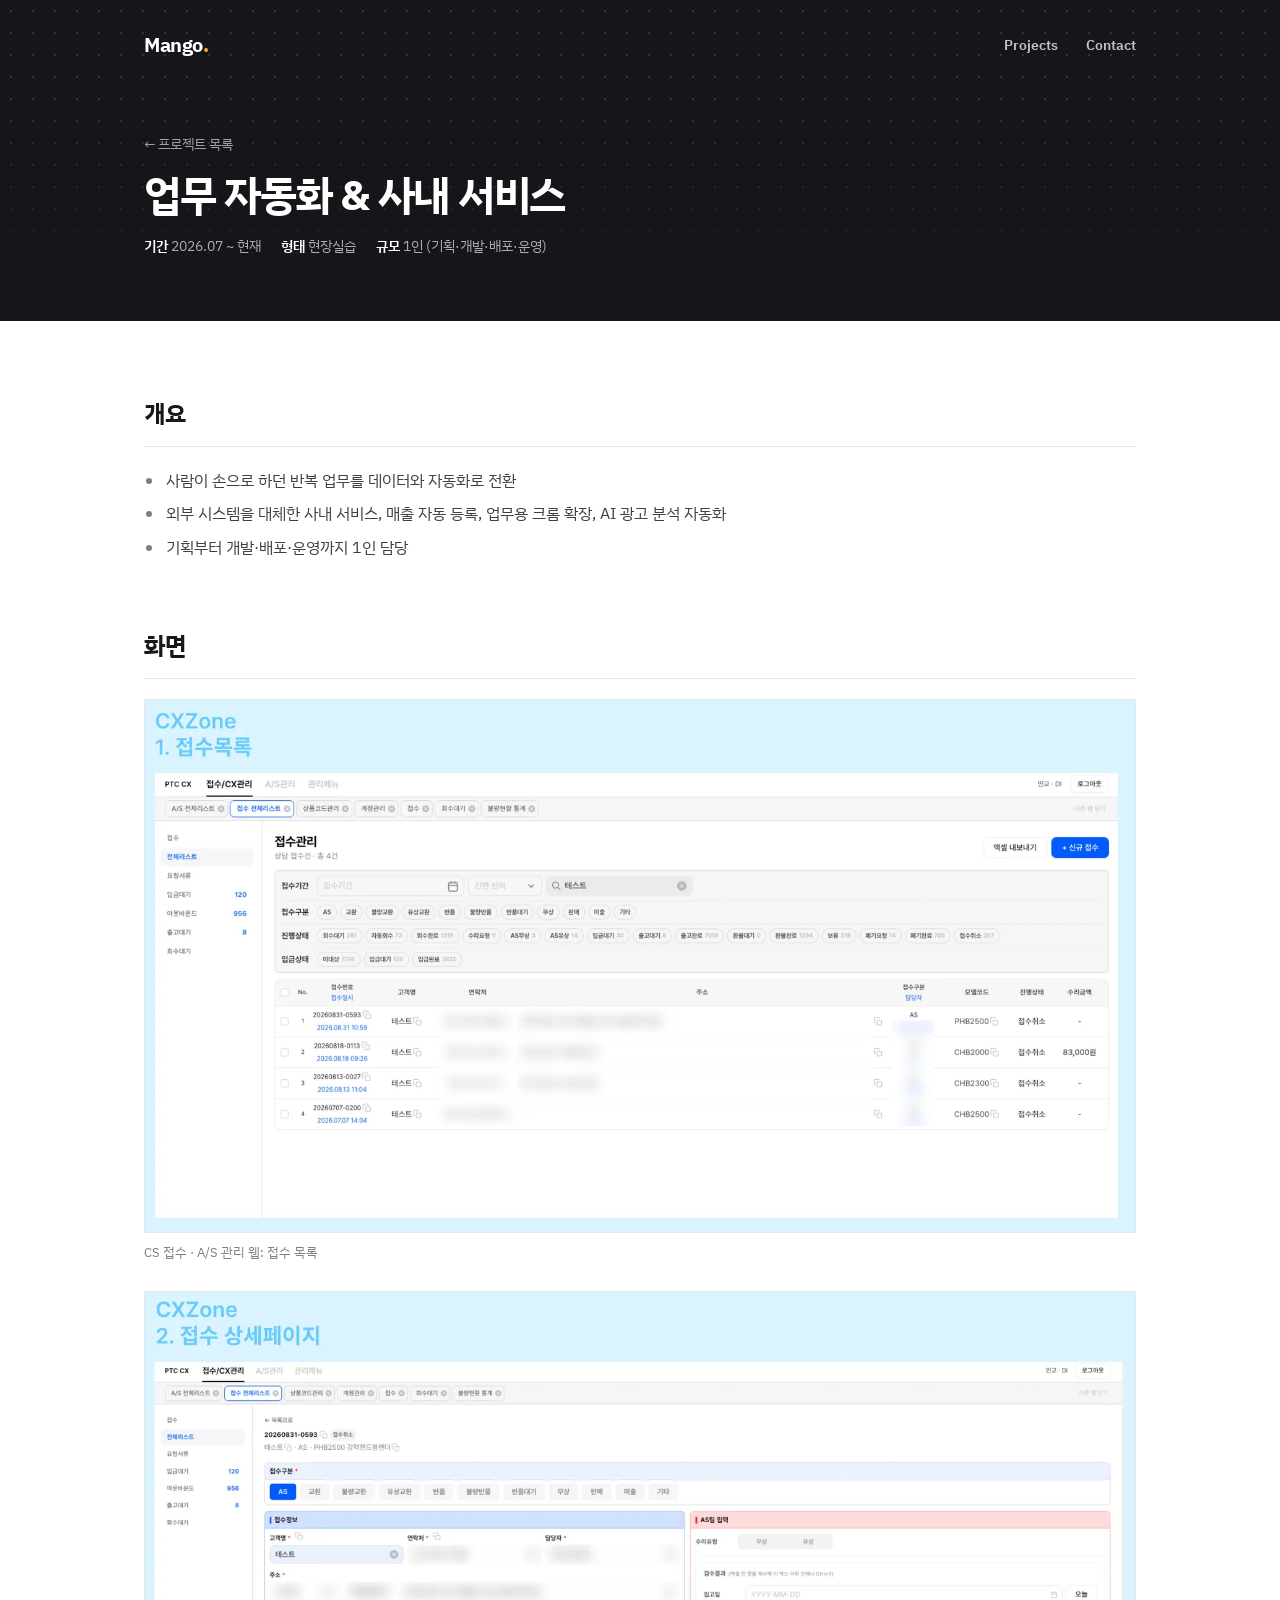
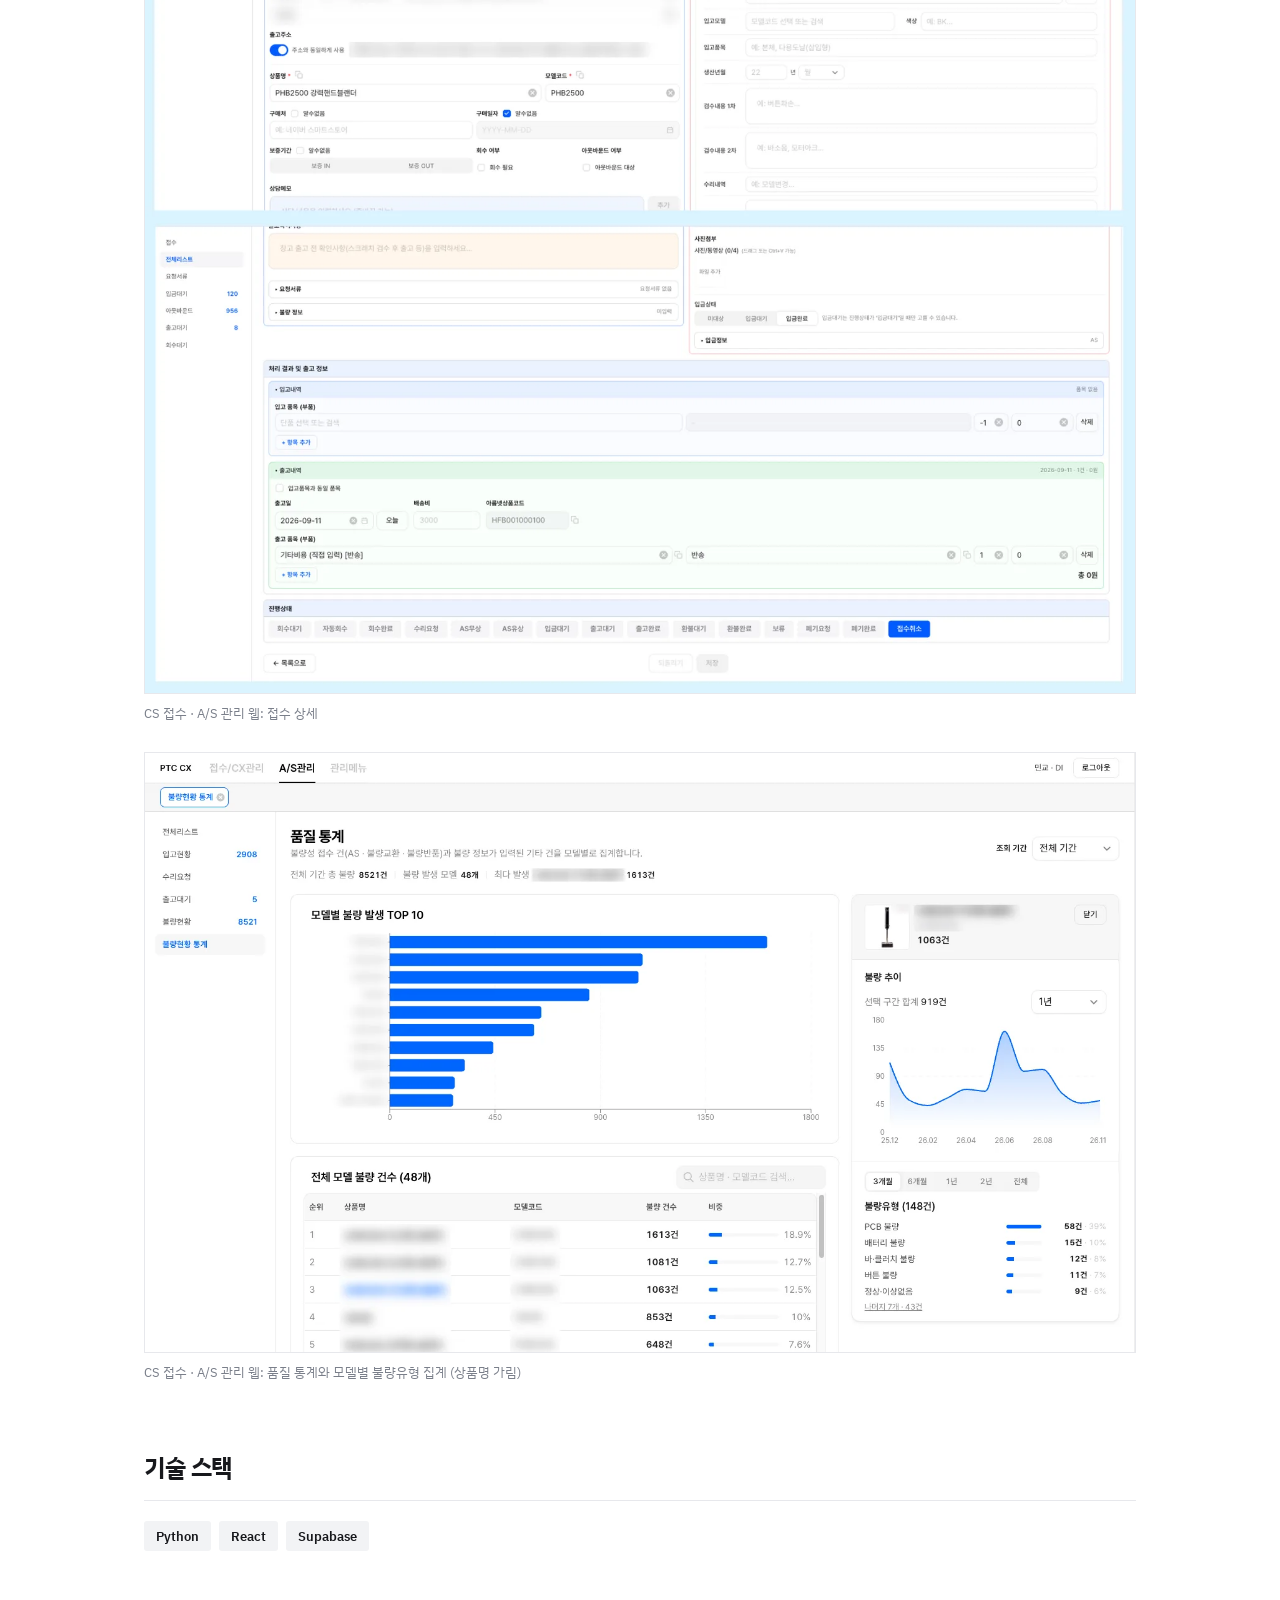
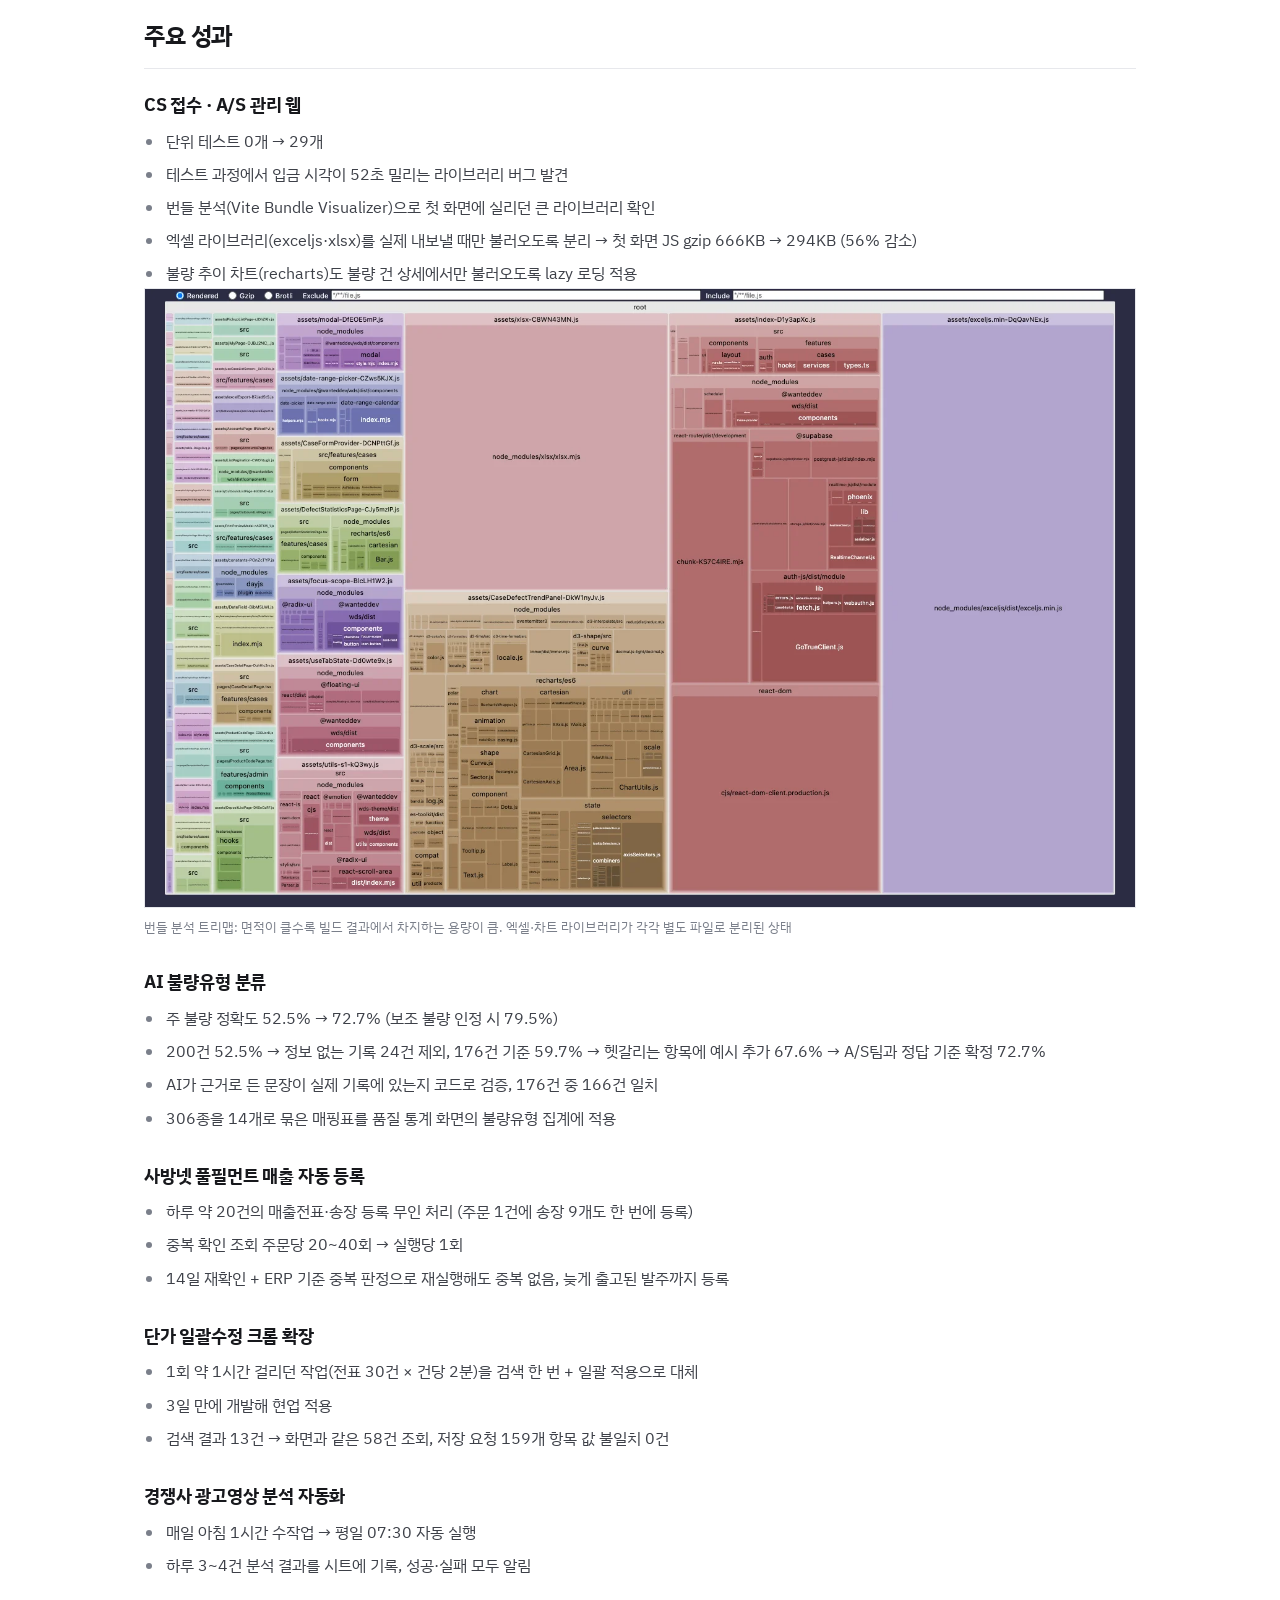
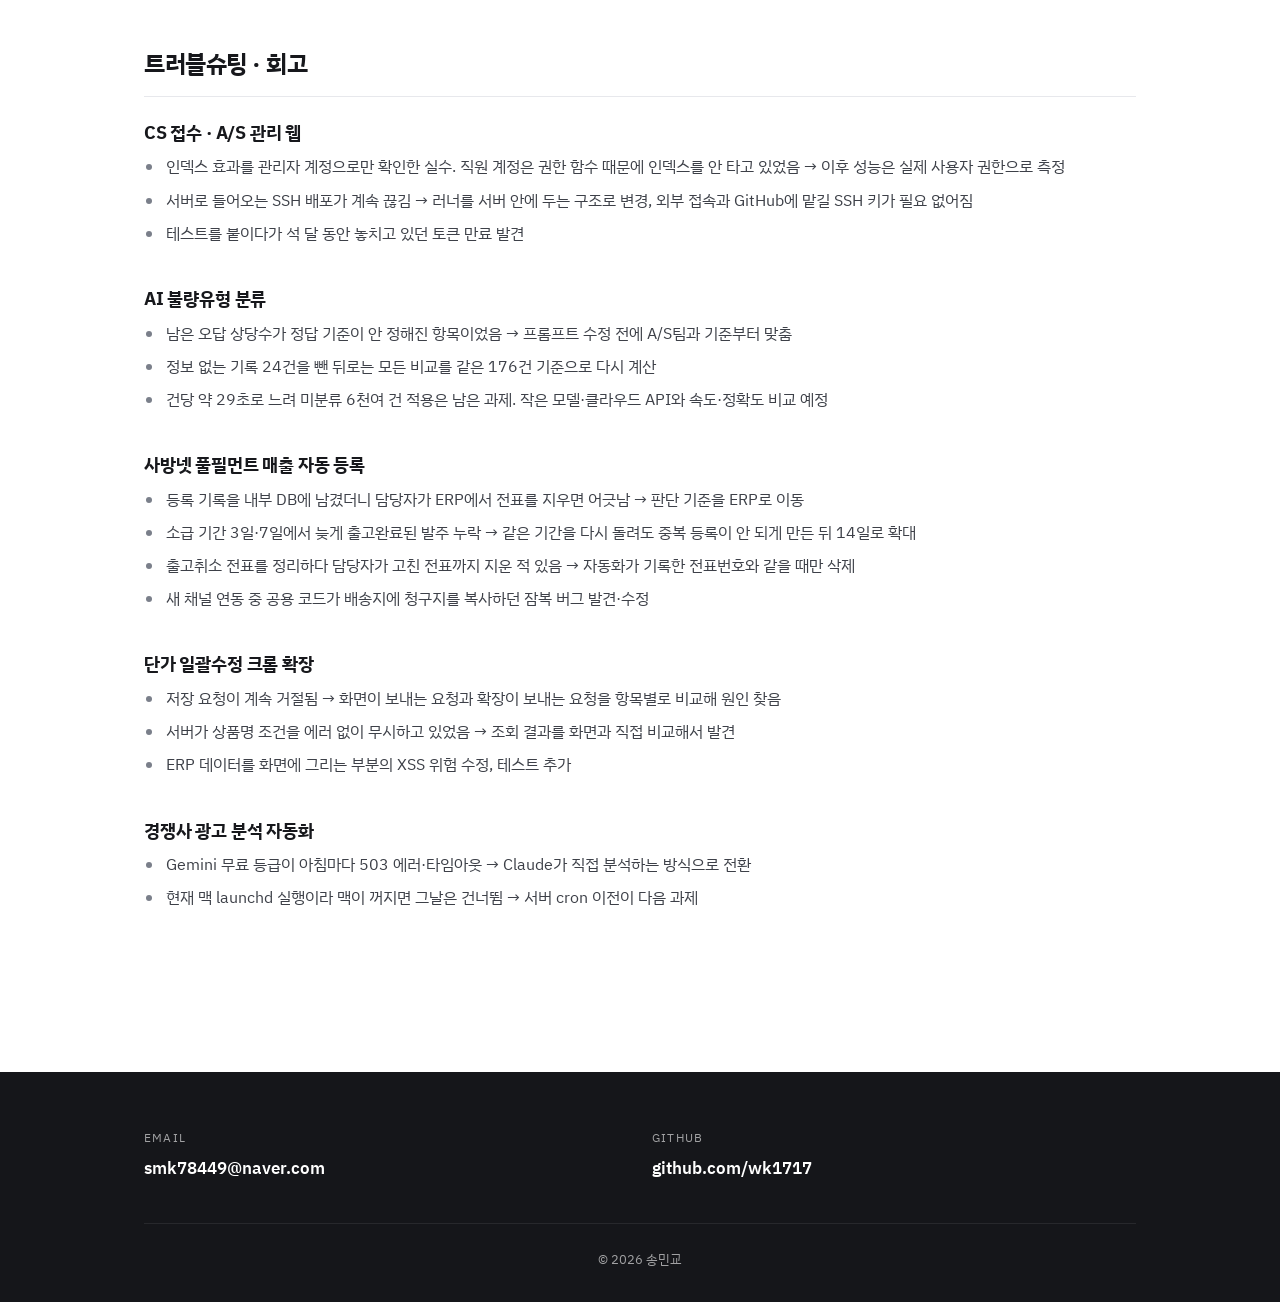
==== projects/ipp.html @ 088cd112 "포트폴리오 사이트 첫 버전" ====
<!doctype html>
<html lang="ko">
<head>
<meta charset="utf-8">
<meta name="viewport" content="width=device-width, initial-scale=1">
<title>업무 자동화 · 송민교</title>
<link rel="stylesheet" href="../style.css">
</head>
<body>
<header class="hero small">
  <div class="wrap">
    <nav class="nav">
      <a class="logo" href="../index.html">Mango<span>.</span></a>
      <ul><li><a href="../index.html#projects">Projects</a></li><li><a href="#contact">Contact</a></li></ul>
    </nav>
    <div class="hero-body">
      <a class="back" href="../index.html#projects">← 프로젝트 목록</a>
      <h1>업무 자동화 &amp; 사내 서비스</h1>
      <div class="meta"><span><b>기간</b> 2026.07 ~ 현재</span><span><b>형태</b> 현장실습</span><span><b>규모</b> 1인 (기획·개발·배포·운영)</span></div>
    </div>
  </div>
</header>

<main class="wrap">

  <section><h2>개요</h2><ul class="list"><li>사람이 손으로 하던 반복 업무를 데이터와 자동화로 전환</li><li>외부 시스템을 대체한 사내 서비스, 매출 자동 등록, 업무용 크롬 확장, AI 광고 분석 자동화</li><li>기획부터 개발·배포·운영까지 1인 담당</li></ul></section>
  <section><h2>화면</h2><div class="figs"><figure><img src="../images/cxzone-list.webp" alt="CS 접수 · A/S 관리 웹: 접수 목록" loading="lazy"><figcaption>CS 접수 · A/S 관리 웹: 접수 목록</figcaption></figure><figure><img src="../images/cxzone-detail.webp" alt="CS 접수 · A/S 관리 웹: 접수 상세" loading="lazy"><figcaption>CS 접수 · A/S 관리 웹: 접수 상세</figcaption></figure><figure><img src="../images/cxzone-statistics.webp" alt="CS 접수 · A/S 관리 웹: 품질 통계와 모델별 불량유형 집계 (상품명 가림)" loading="lazy"><figcaption>CS 접수 · A/S 관리 웹: 품질 통계와 모델별 불량유형 집계 (상품명 가림)</figcaption></figure></div></section>
  <section><h2>기술 스택</h2><div class="chips"><span class="chip">Python</span><span class="chip">React</span><span class="chip">Supabase</span></div></section>
  <section><h2>주요 성과</h2><div class="result"><h3>CS 접수 · A/S 관리 웹</h3><ul class="list"><li>단위 테스트 0개 → 29개</li><li>테스트 과정에서 입금 시각이 52초 밀리는 라이브러리 버그 발견</li><li>번들 분석(Vite Bundle Visualizer)으로 첫 화면에 실리던 큰 라이브러리 확인</li><li>엑셀 라이브러리(exceljs·xlsx)를 실제 내보낼 때만 불러오도록 분리 → 첫 화면 JS gzip 666KB → 294KB (56% 감소)</li><li>불량 추이 차트(recharts)도 불량 건 상세에서만 불러오도록 lazy 로딩 적용</li></ul><figure><img src="../images/cxzone-bundle.webp" alt="번들 분석 트리맵" loading="lazy"><figcaption>번들 분석 트리맵: 면적이 클수록 빌드 결과에서 차지하는 용량이 큼. 엑셀·차트 라이브러리가 각각 별도 파일로 분리된 상태</figcaption></figure></div><div class="result"><h3>AI 불량유형 분류</h3><ul class="list"><li>주 불량 정확도 52.5% → 72.7% (보조 불량 인정 시 79.5%)</li><li>200건 52.5% → 정보 없는 기록 24건 제외, 176건 기준 59.7% → 헷갈리는 항목에 예시 추가 67.6% → A/S팀과 정답 기준 확정 72.7%</li><li>AI가 근거로 든 문장이 실제 기록에 있는지 코드로 검증, 176건 중 166건 일치</li><li>306종을 14개로 묶은 매핑표를 품질 통계 화면의 불량유형 집계에 적용</li></ul></div><div class="result"><h3>사방넷 풀필먼트 매출 자동 등록</h3><ul class="list"><li>하루 약 20건의 매출전표·송장 등록 무인 처리 (주문 1건에 송장 9개도 한 번에 등록)</li><li>중복 확인 조회 주문당 20~40회 → 실행당 1회</li><li>14일 재확인 + ERP 기준 중복 판정으로 재실행해도 중복 없음, 늦게 출고된 발주까지 등록</li></ul></div><div class="result"><h3>단가 일괄수정 크롬 확장</h3><ul class="list"><li>1회 약 1시간 걸리던 작업(전표 30건 × 건당 2분)을 검색 한 번 + 일괄 적용으로 대체</li><li>3일 만에 개발해 현업 적용</li><li>검색 결과 13건 → 화면과 같은 58건 조회, 저장 요청 159개 항목 값 불일치 0건</li></ul></div><div class="result"><h3>경쟁사 광고영상 분석 자동화</h3><ul class="list"><li>매일 아침 1시간 수작업 → 평일 07:30 자동 실행</li><li>하루 3~4건 분석 결과를 시트에 기록, 성공·실패 모두 알림</li></ul></div></section>
  <section><h2>트러블슈팅 · 회고</h2><div class="retro"><h3>CS 접수 · A/S 관리 웹</h3><ul class="list"><li>인덱스 효과를 관리자 계정으로만 확인한 실수. 직원 계정은 권한 함수 때문에 인덱스를 안 타고 있었음 → 이후 성능은 실제 사용자 권한으로 측정</li><li>서버로 들어오는 SSH 배포가 계속 끊김 → 러너를 서버 안에 두는 구조로 변경, 외부 접속과 GitHub에 맡길 SSH 키가 필요 없어짐</li><li>테스트를 붙이다가 석 달 동안 놓치고 있던 토큰 만료 발견</li></ul></div><div class="retro"><h3>AI 불량유형 분류</h3><ul class="list"><li>남은 오답 상당수가 정답 기준이 안 정해진 항목이었음 → 프롬프트 수정 전에 A/S팀과 기준부터 맞춤</li><li>정보 없는 기록 24건을 뺀 뒤로는 모든 비교를 같은 176건 기준으로 다시 계산</li><li>건당 약 29초로 느려 미분류 6천여 건 적용은 남은 과제. 작은 모델·클라우드 API와 속도·정확도 비교 예정</li></ul></div><div class="retro"><h3>사방넷 풀필먼트 매출 자동 등록</h3><ul class="list"><li>등록 기록을 내부 DB에 남겼더니 담당자가 ERP에서 전표를 지우면 어긋남 → 판단 기준을 ERP로 이동</li><li>소급 기간 3일·7일에서 늦게 출고완료된 발주 누락 → 같은 기간을 다시 돌려도 중복 등록이 안 되게 만든 뒤 14일로 확대</li><li>출고취소 전표를 정리하다 담당자가 고친 전표까지 지운 적 있음 → 자동화가 기록한 전표번호와 같을 때만 삭제</li><li>새 채널 연동 중 공용 코드가 배송지에 청구지를 복사하던 잠복 버그 발견·수정</li></ul></div><div class="retro"><h3>단가 일괄수정 크롬 확장</h3><ul class="list"><li>저장 요청이 계속 거절됨 → 화면이 보내는 요청과 확장이 보내는 요청을 항목별로 비교해 원인 찾음</li><li>서버가 상품명 조건을 에러 없이 무시하고 있었음 → 조회 결과를 화면과 직접 비교해서 발견</li><li>ERP 데이터를 화면에 그리는 부분의 XSS 위험 수정, 테스트 추가</li></ul></div><div class="retro"><h3>경쟁사 광고 분석 자동화</h3><ul class="list"><li>Gemini 무료 등급이 아침마다 503 에러·타임아웃 → Claude가 직접 분석하는 방식으로 전환</li><li>현재 맥 launchd 실행이라 맥이 꺼지면 그날은 건너뜀 → 서버 cron 이전이 다음 과제</li></ul></div></section>
</main>

<footer id="contact">
  <div class="wrap">
    <div class="contact">
      <div><small>EMAIL</small><a href="mailto:smk78449@naver.com">smk78449@naver.com</a></div>
      <div><small>GITHUB</small><a href="https://github.com/wk1717" target="_blank" rel="noopener">github.com/wk1717</a></div>
    </div>
    <p class="copy">© 2026 송민교</p>
  </div>
</footer>
</body>
</html>
---- style.css ----
@import url("https://fonts.googleapis.com/css2?family=IBM+Plex+Sans+KR:wght@400;500;600;700&display=swap");

:root {
  --ink: #17181c;
  --text: #3d4048;
  --muted: #7a7f8a;
  --line: #e7e8ec;
  --chip: #f2f3f5;
  --bg: #ffffff;
  --dark: #15161a;
  --mango: #ffb020;
  --mango-soft: #fff4dc;
}

* { box-sizing: border-box; margin: 0; padding: 0; }
html { scroll-behavior: smooth; }
body {
  font-family: "IBM Plex Sans KR", sans-serif;
  color: var(--text);
  background: var(--bg);
  line-height: 1.7;
  -webkit-font-smoothing: antialiased;
}
a { color: inherit; text-decoration: none; }
.wrap { max-width: 1040px; margin: 0 auto; padding-inline: 24px; }

/* header + hero */
.hero {
  position: relative;
  background: var(--dark);
  color: #fff;
  overflow: hidden;
}
.hero::before {
  content: "";
  position: absolute; inset: 0;
  background-image: radial-gradient(rgba(255,255,255,.13) 1px, transparent 1px);
  background-size: 22px 22px;
  mask-image: linear-gradient(to bottom, #000 30%, transparent);
}
.nav {
  position: relative; z-index: 1;
  display: flex; align-items: center; justify-content: space-between;
  padding: 28px 0;
}
.logo { font-weight: 800; font-size: 20px; letter-spacing: -.02em; }
.logo span { color: var(--mango); }
.nav ul { display: flex; gap: 28px; list-style: none; font-size: 14px; font-weight: 600; }
.nav ul a { opacity: .75; transition: opacity .2s; }
.nav ul a:hover { opacity: 1; }
.hero-body { position: relative; z-index: 1; padding: 72px 0 96px; }
.hero-body .eyebrow { color: var(--mango); font-weight: 700; font-size: 14px; letter-spacing: .08em; }
.hero-body h1 { font-size: clamp(34px, 6vw, 56px); line-height: 1.2; letter-spacing: -.03em; margin: 12px 0 20px; color: #fff; }
.hero-body p { max-width: 620px; color: rgba(255,255,255,.72); font-size: 17px; }
.hero.small .hero-body { padding: 40px 0 64px; }
.hero.small h1 { font-size: clamp(28px, 4.5vw, 42px); margin-bottom: 14px; }
.back { font-size: 14px; color: rgba(255,255,255,.6); }
.back:hover { color: var(--mango); }

/* sections */
main { padding: 72px 0 96px; }
section { margin-bottom: 64px; }
h2 {
  font-size: 24px; color: var(--ink); letter-spacing: -.02em;
  padding-bottom: 12px; margin-bottom: 20px;
  border-bottom: 1px solid var(--line);
}
h3 { font-size: 18px; color: var(--ink); margin-bottom: 6px; letter-spacing: -.01em; }
p + p { margin-top: 10px; }
ul.list { padding-left: 20px; }
ul.list li { padding-left: 2px; }
ul.list li::marker { color: var(--muted); }
ul.list li + li { margin-top: 6px; }
.result h3 { margin-bottom: 8px; }
.retro p b + * { margin-top: 0; }
.retro p { margin: 14px 0 4px; }

.chips { display: flex; flex-wrap: wrap; gap: 8px; }
.chip { background: var(--chip); color: var(--ink); font-size: 13px; font-weight: 600; padding: 4px 12px; border-radius: 3px; }

.meta { display: flex; flex-wrap: wrap; gap: 8px 20px; font-size: 14px; color: rgba(255,255,255,.65); }
.meta b { color: #fff; font-weight: 600; }

/* skills grid */
.skills { display: grid; grid-template-columns: repeat(auto-fit, minmax(200px, 1fr)); gap: 24px; }
.skills h4 { font-size: 12px; letter-spacing: .1em; color: var(--muted); margin-bottom: 10px; }

/* project list */
.plist { list-style: none; margin-top: -20px; }
.plist a {
  display: grid; grid-template-columns: 110px 1fr auto; gap: 24px; align-items: baseline;
  padding: 22px 4px; border-bottom: 1px solid var(--line);
}
.plist .when { font-size: 14px; color: var(--muted); font-variant-numeric: tabular-nums; }
.plist b { display: block; font-size: 19px; color: var(--ink); letter-spacing: -.01em; }
.plist small { font-size: 14px; color: var(--muted); }
.plist .stack { font-size: 13px; color: var(--muted); }
.plist a:hover b { text-decoration: underline; text-decoration-color: var(--mango); text-decoration-thickness: 2px; text-underline-offset: 4px; }

/* results */
.result + .result { margin-top: 28px; }
.result p { margin-bottom: 10px; }

/* retro */
.retro + .retro { margin-top: 36px; }
.retro p b { display: block; font-size: 13px; color: var(--muted); font-weight: 600; margin-bottom: 2px; }
.retro p + p { margin-top: 14px; }

.awards li { list-style: none; display: flex; gap: 16px; padding: 10px 0; border-bottom: 1px dashed var(--line); }
.awards b { color: var(--mango); min-width: 44px; }

/* footer */
footer { background: var(--dark); color: rgba(255,255,255,.6); padding: 56px 0 32px; }
.contact { display: grid; grid-template-columns: repeat(auto-fit, minmax(220px, 1fr)); gap: 24px; margin-bottom: 40px; }
.contact small { display: block; font-size: 12px; letter-spacing: .1em; margin-bottom: 6px; }
.contact a, .contact span { color: #fff; font-size: 17px; font-weight: 600; word-break: break-all; }
.contact a:hover { color: var(--mango); }
.copy { font-size: 13px; text-align: center; border-top: 1px solid rgba(255,255,255,.08); padding-top: 24px; }

@media (max-width: 640px) {
  .wrap { padding-inline: 16px; }
  .nav ul { gap: 16px; font-size: 13px; }
  .nav ul li.opt { display: none; }
  .hero-body { padding: 40px 0 64px; }
  main { padding: 48px 0 64px; }
  .plist a { grid-template-columns: 1fr; gap: 4px; }
  .plist .when { order: -1; }
}

code { font-family: ui-monospace, Menlo, monospace; font-size: .88em; background: var(--chip); padding: 1px 6px; border-radius: 4px; }

.figs { display: grid; gap: 28px; }
figure img { display: block; width: 100%; height: auto; border: 1px solid var(--line); }
figure.narrow img { max-width: 520px; }
figcaption { font-size: 13px; color: var(--muted); margin-top: 8px; }
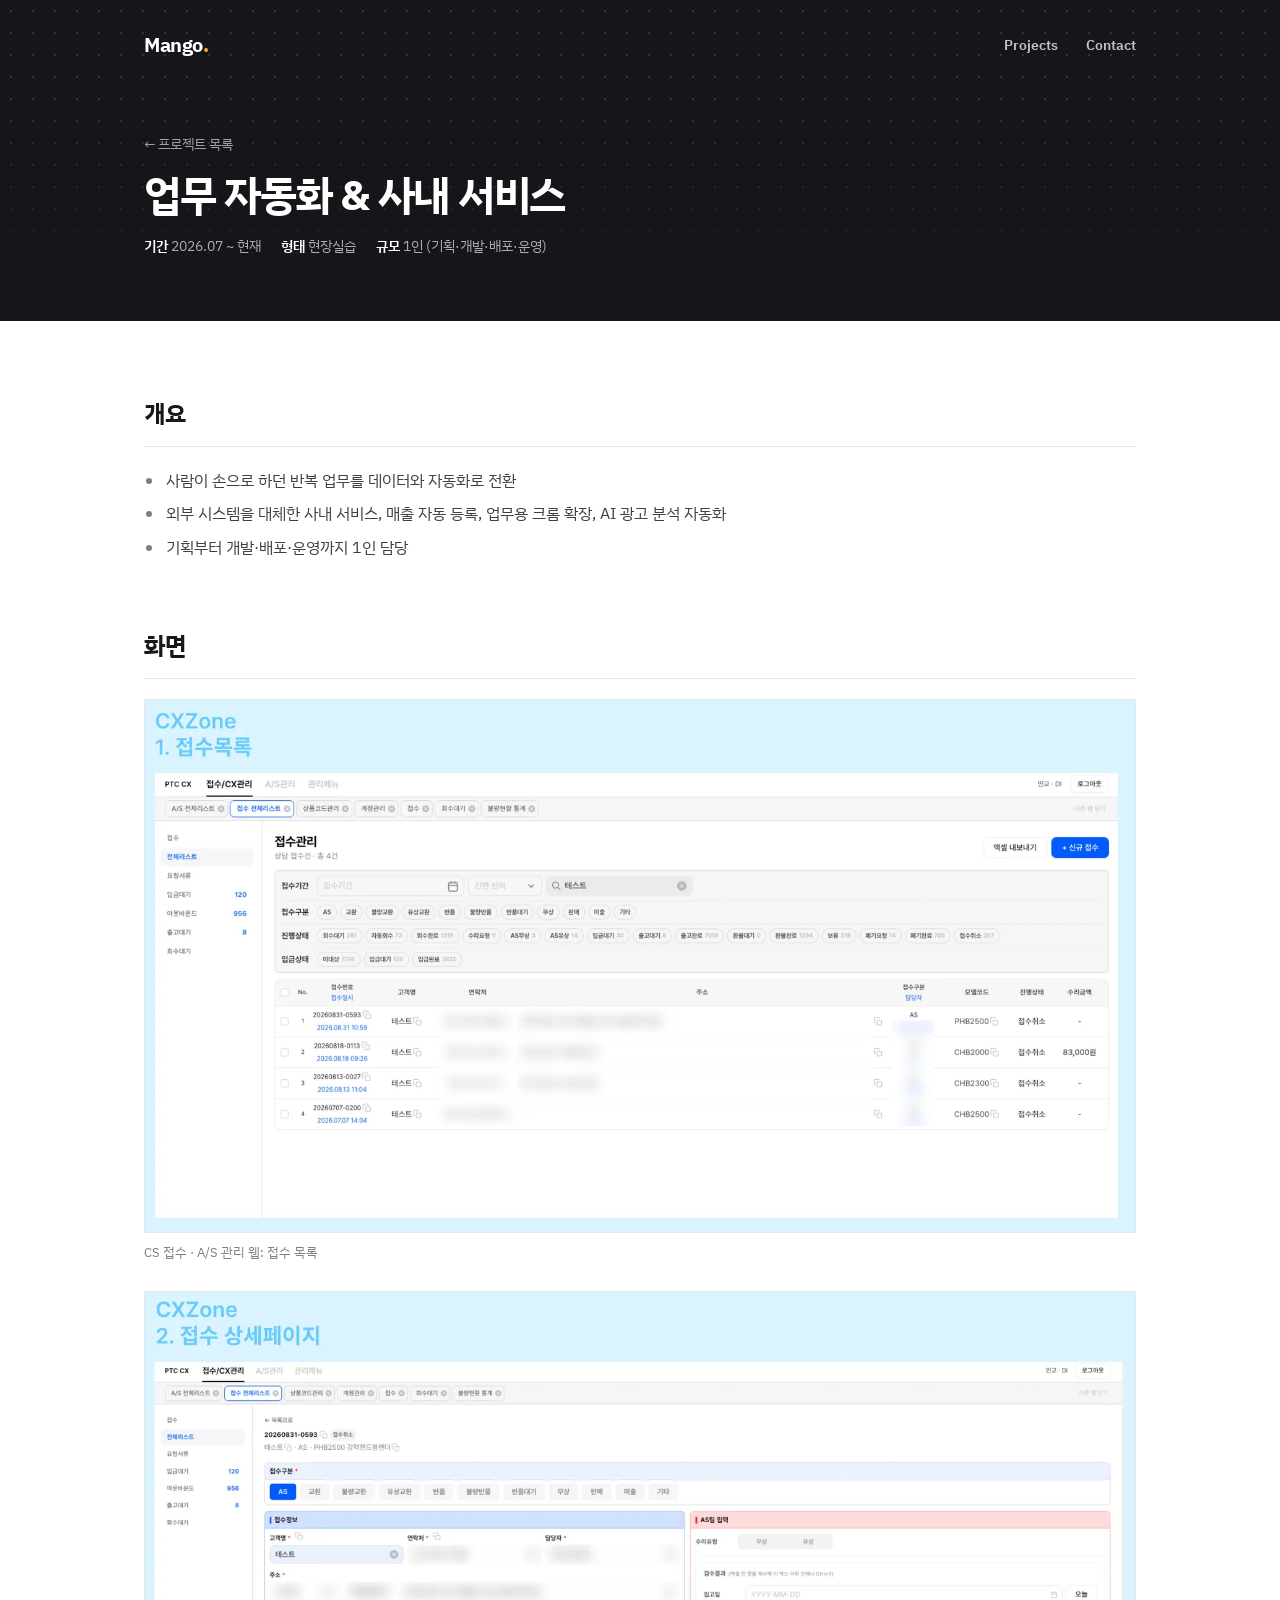
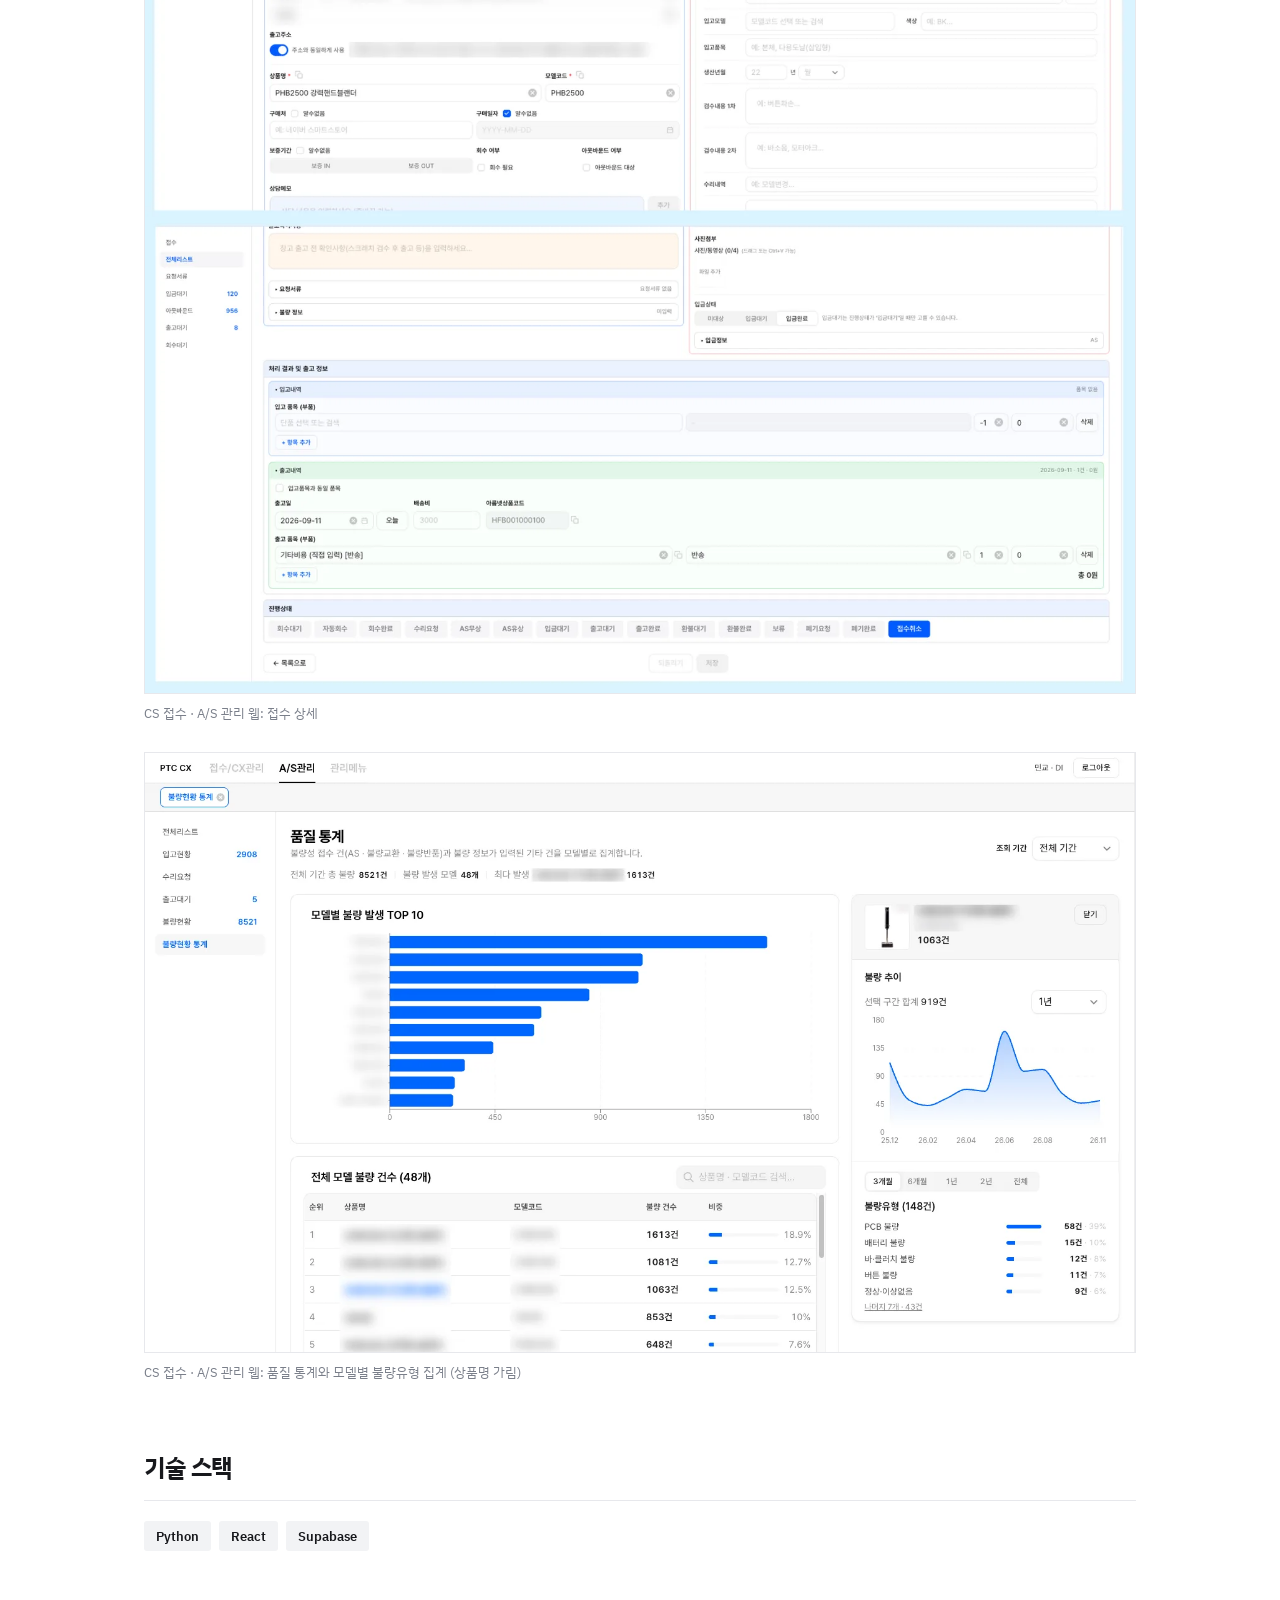
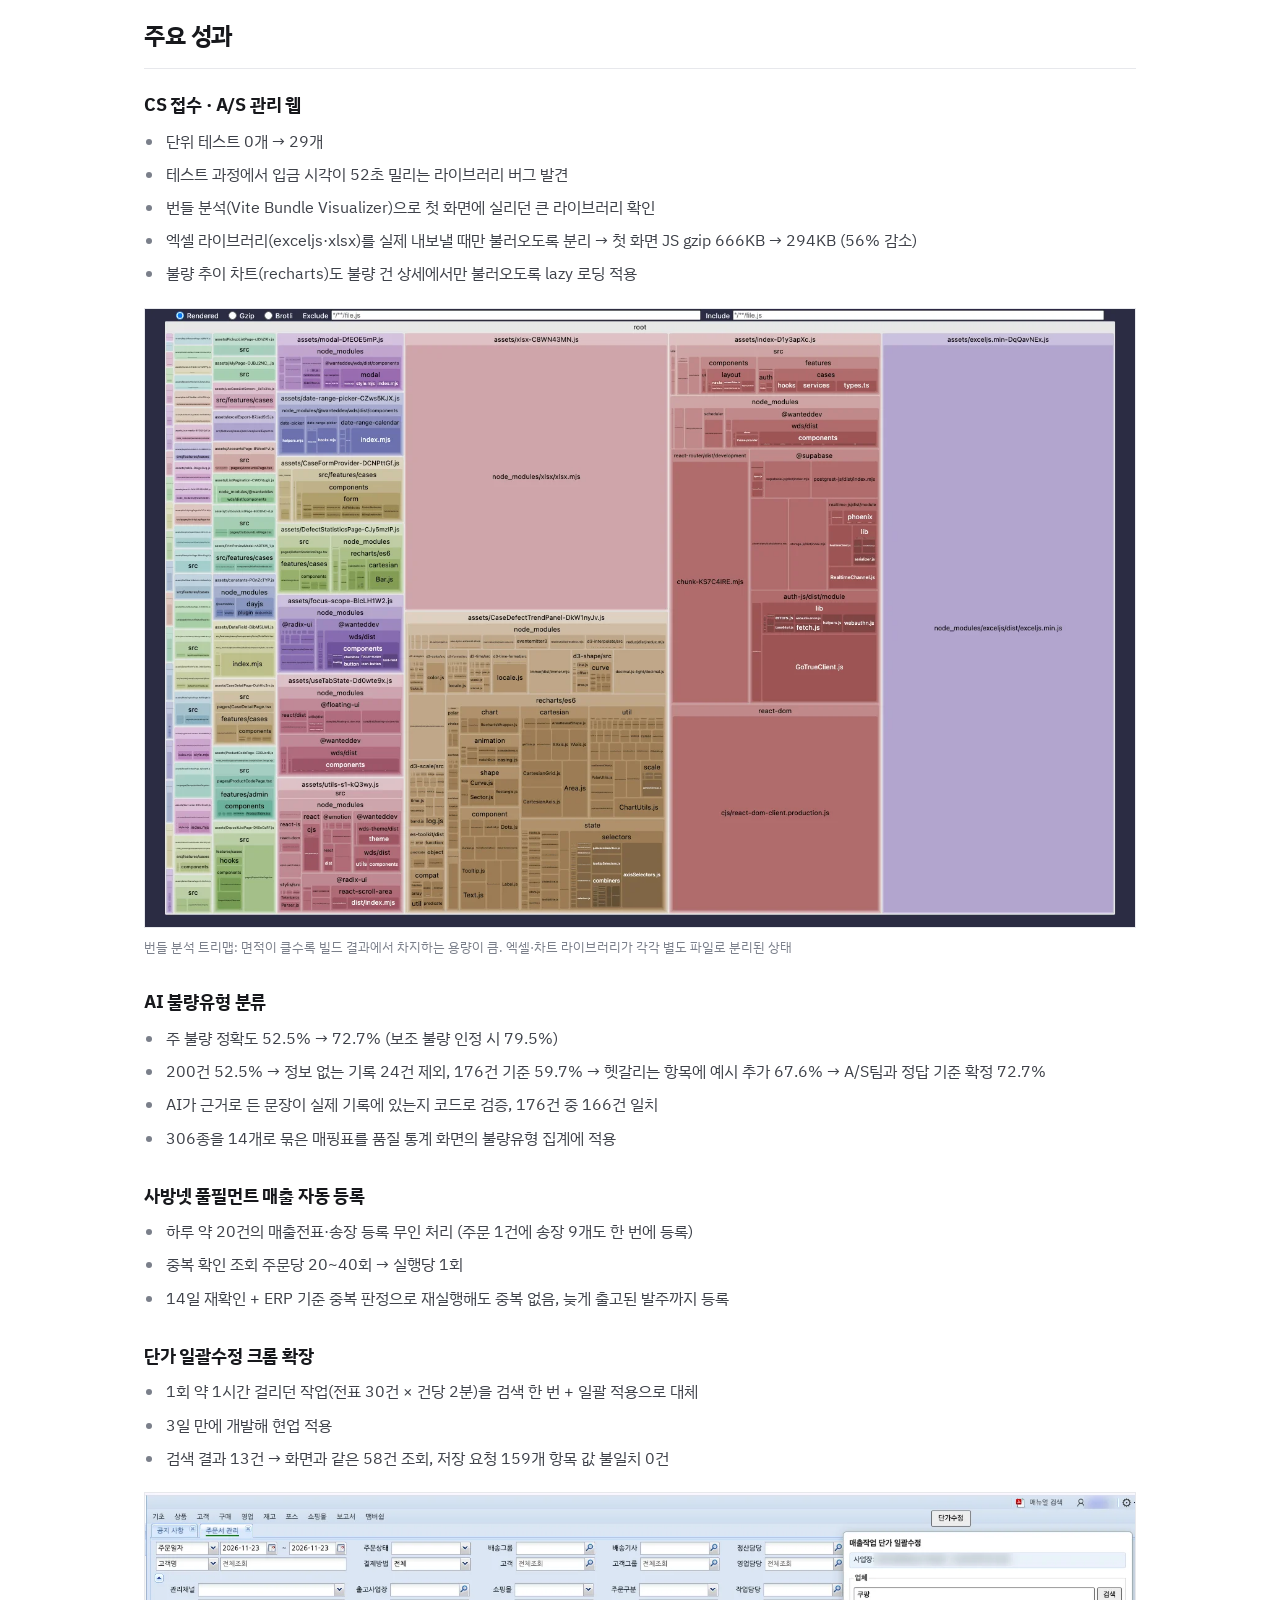
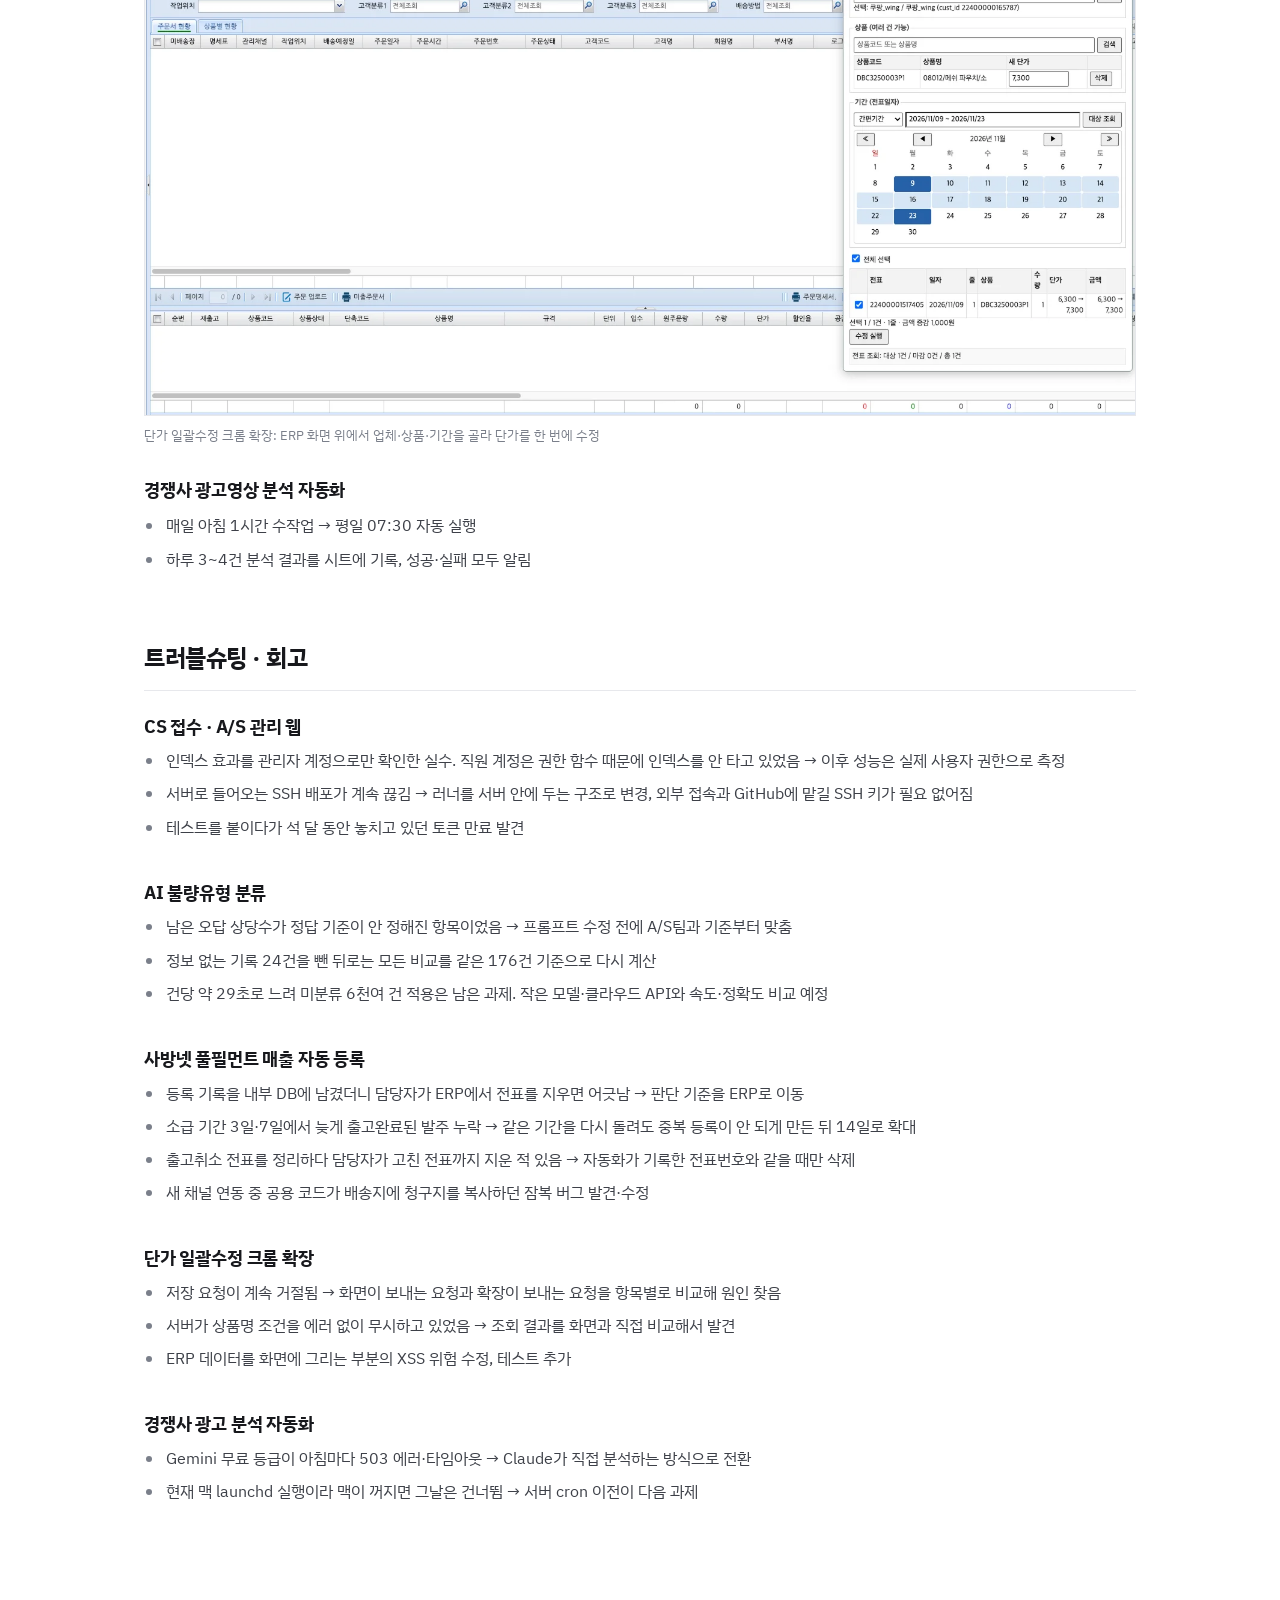
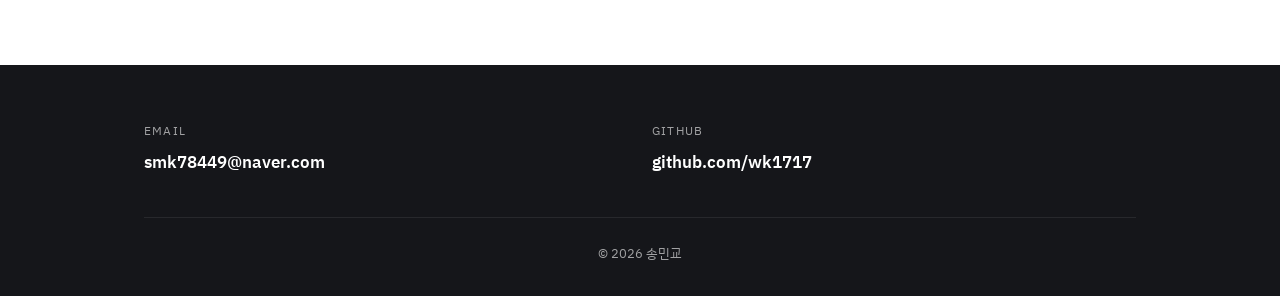
==== commit b126e639: "feat: IPP 단가 일괄수정 크롬 확장 화면 추가" ====
--- a/projects/ipp.html
+++ b/projects/ipp.html
@@ -26,7 +26,7 @@
   <section><h2>개요</h2><ul class="list"><li>사람이 손으로 하던 반복 업무를 데이터와 자동화로 전환</li><li>외부 시스템을 대체한 사내 서비스, 매출 자동 등록, 업무용 크롬 확장, AI 광고 분석 자동화</li><li>기획부터 개발·배포·운영까지 1인 담당</li></ul></section>
   <section><h2>화면</h2><div class="figs"><figure><img src="../images/cxzone-list.webp" alt="CS 접수 · A/S 관리 웹: 접수 목록" loading="lazy"><figcaption>CS 접수 · A/S 관리 웹: 접수 목록</figcaption></figure><figure><img src="../images/cxzone-detail.webp" alt="CS 접수 · A/S 관리 웹: 접수 상세" loading="lazy"><figcaption>CS 접수 · A/S 관리 웹: 접수 상세</figcaption></figure><figure><img src="../images/cxzone-statistics.webp" alt="CS 접수 · A/S 관리 웹: 품질 통계와 모델별 불량유형 집계 (상품명 가림)" loading="lazy"><figcaption>CS 접수 · A/S 관리 웹: 품질 통계와 모델별 불량유형 집계 (상품명 가림)</figcaption></figure></div></section>
   <section><h2>기술 스택</h2><div class="chips"><span class="chip">Python</span><span class="chip">React</span><span class="chip">Supabase</span></div></section>
-  <section><h2>주요 성과</h2><div class="result"><h3>CS 접수 · A/S 관리 웹</h3><ul class="list"><li>단위 테스트 0개 → 29개</li><li>테스트 과정에서 입금 시각이 52초 밀리는 라이브러리 버그 발견</li><li>번들 분석(Vite Bundle Visualizer)으로 첫 화면에 실리던 큰 라이브러리 확인</li><li>엑셀 라이브러리(exceljs·xlsx)를 실제 내보낼 때만 불러오도록 분리 → 첫 화면 JS gzip 666KB → 294KB (56% 감소)</li><li>불량 추이 차트(recharts)도 불량 건 상세에서만 불러오도록 lazy 로딩 적용</li></ul><figure><img src="../images/cxzone-bundle.webp" alt="번들 분석 트리맵" loading="lazy"><figcaption>번들 분석 트리맵: 면적이 클수록 빌드 결과에서 차지하는 용량이 큼. 엑셀·차트 라이브러리가 각각 별도 파일로 분리된 상태</figcaption></figure></div><div class="result"><h3>AI 불량유형 분류</h3><ul class="list"><li>주 불량 정확도 52.5% → 72.7% (보조 불량 인정 시 79.5%)</li><li>200건 52.5% → 정보 없는 기록 24건 제외, 176건 기준 59.7% → 헷갈리는 항목에 예시 추가 67.6% → A/S팀과 정답 기준 확정 72.7%</li><li>AI가 근거로 든 문장이 실제 기록에 있는지 코드로 검증, 176건 중 166건 일치</li><li>306종을 14개로 묶은 매핑표를 품질 통계 화면의 불량유형 집계에 적용</li></ul></div><div class="result"><h3>사방넷 풀필먼트 매출 자동 등록</h3><ul class="list"><li>하루 약 20건의 매출전표·송장 등록 무인 처리 (주문 1건에 송장 9개도 한 번에 등록)</li><li>중복 확인 조회 주문당 20~40회 → 실행당 1회</li><li>14일 재확인 + ERP 기준 중복 판정으로 재실행해도 중복 없음, 늦게 출고된 발주까지 등록</li></ul></div><div class="result"><h3>단가 일괄수정 크롬 확장</h3><ul class="list"><li>1회 약 1시간 걸리던 작업(전표 30건 × 건당 2분)을 검색 한 번 + 일괄 적용으로 대체</li><li>3일 만에 개발해 현업 적용</li><li>검색 결과 13건 → 화면과 같은 58건 조회, 저장 요청 159개 항목 값 불일치 0건</li></ul></div><div class="result"><h3>경쟁사 광고영상 분석 자동화</h3><ul class="list"><li>매일 아침 1시간 수작업 → 평일 07:30 자동 실행</li><li>하루 3~4건 분석 결과를 시트에 기록, 성공·실패 모두 알림</li></ul></div></section>
+  <section><h2>주요 성과</h2><div class="result"><h3>CS 접수 · A/S 관리 웹</h3><ul class="list"><li>단위 테스트 0개 → 29개</li><li>테스트 과정에서 입금 시각이 52초 밀리는 라이브러리 버그 발견</li><li>번들 분석(Vite Bundle Visualizer)으로 첫 화면에 실리던 큰 라이브러리 확인</li><li>엑셀 라이브러리(exceljs·xlsx)를 실제 내보낼 때만 불러오도록 분리 → 첫 화면 JS gzip 666KB → 294KB (56% 감소)</li><li>불량 추이 차트(recharts)도 불량 건 상세에서만 불러오도록 lazy 로딩 적용</li></ul><figure><img src="../images/cxzone-bundle.webp" alt="번들 분석 트리맵" loading="lazy"><figcaption>번들 분석 트리맵: 면적이 클수록 빌드 결과에서 차지하는 용량이 큼. 엑셀·차트 라이브러리가 각각 별도 파일로 분리된 상태</figcaption></figure></div><div class="result"><h3>AI 불량유형 분류</h3><ul class="list"><li>주 불량 정확도 52.5% → 72.7% (보조 불량 인정 시 79.5%)</li><li>200건 52.5% → 정보 없는 기록 24건 제외, 176건 기준 59.7% → 헷갈리는 항목에 예시 추가 67.6% → A/S팀과 정답 기준 확정 72.7%</li><li>AI가 근거로 든 문장이 실제 기록에 있는지 코드로 검증, 176건 중 166건 일치</li><li>306종을 14개로 묶은 매핑표를 품질 통계 화면의 불량유형 집계에 적용</li></ul></div><div class="result"><h3>사방넷 풀필먼트 매출 자동 등록</h3><ul class="list"><li>하루 약 20건의 매출전표·송장 등록 무인 처리 (주문 1건에 송장 9개도 한 번에 등록)</li><li>중복 확인 조회 주문당 20~40회 → 실행당 1회</li><li>14일 재확인 + ERP 기준 중복 판정으로 재실행해도 중복 없음, 늦게 출고된 발주까지 등록</li></ul></div><div class="result"><h3>단가 일괄수정 크롬 확장</h3><ul class="list"><li>1회 약 1시간 걸리던 작업(전표 30건 × 건당 2분)을 검색 한 번 + 일괄 적용으로 대체</li><li>3일 만에 개발해 현업 적용</li><li>검색 결과 13건 → 화면과 같은 58건 조회, 저장 요청 159개 항목 값 불일치 0건</li></ul><figure><img src="../images/chrome-ext.webp" alt="단가 일괄수정 크롬 확장" loading="lazy"><figcaption>단가 일괄수정 크롬 확장: ERP 화면 위에서 업체·상품·기간을 골라 단가를 한 번에 수정</figcaption></figure></div><div class="result"><h3>경쟁사 광고영상 분석 자동화</h3><ul class="list"><li>매일 아침 1시간 수작업 → 평일 07:30 자동 실행</li><li>하루 3~4건 분석 결과를 시트에 기록, 성공·실패 모두 알림</li></ul></div></section>
   <section><h2>트러블슈팅 · 회고</h2><div class="retro"><h3>CS 접수 · A/S 관리 웹</h3><ul class="list"><li>인덱스 효과를 관리자 계정으로만 확인한 실수. 직원 계정은 권한 함수 때문에 인덱스를 안 타고 있었음 → 이후 성능은 실제 사용자 권한으로 측정</li><li>서버로 들어오는 SSH 배포가 계속 끊김 → 러너를 서버 안에 두는 구조로 변경, 외부 접속과 GitHub에 맡길 SSH 키가 필요 없어짐</li><li>테스트를 붙이다가 석 달 동안 놓치고 있던 토큰 만료 발견</li></ul></div><div class="retro"><h3>AI 불량유형 분류</h3><ul class="list"><li>남은 오답 상당수가 정답 기준이 안 정해진 항목이었음 → 프롬프트 수정 전에 A/S팀과 기준부터 맞춤</li><li>정보 없는 기록 24건을 뺀 뒤로는 모든 비교를 같은 176건 기준으로 다시 계산</li><li>건당 약 29초로 느려 미분류 6천여 건 적용은 남은 과제. 작은 모델·클라우드 API와 속도·정확도 비교 예정</li></ul></div><div class="retro"><h3>사방넷 풀필먼트 매출 자동 등록</h3><ul class="list"><li>등록 기록을 내부 DB에 남겼더니 담당자가 ERP에서 전표를 지우면 어긋남 → 판단 기준을 ERP로 이동</li><li>소급 기간 3일·7일에서 늦게 출고완료된 발주 누락 → 같은 기간을 다시 돌려도 중복 등록이 안 되게 만든 뒤 14일로 확대</li><li>출고취소 전표를 정리하다 담당자가 고친 전표까지 지운 적 있음 → 자동화가 기록한 전표번호와 같을 때만 삭제</li><li>새 채널 연동 중 공용 코드가 배송지에 청구지를 복사하던 잠복 버그 발견·수정</li></ul></div><div class="retro"><h3>단가 일괄수정 크롬 확장</h3><ul class="list"><li>저장 요청이 계속 거절됨 → 화면이 보내는 요청과 확장이 보내는 요청을 항목별로 비교해 원인 찾음</li><li>서버가 상품명 조건을 에러 없이 무시하고 있었음 → 조회 결과를 화면과 직접 비교해서 발견</li><li>ERP 데이터를 화면에 그리는 부분의 XSS 위험 수정, 테스트 추가</li></ul></div><div class="retro"><h3>경쟁사 광고 분석 자동화</h3><ul class="list"><li>Gemini 무료 등급이 아침마다 503 에러·타임아웃 → Claude가 직접 분석하는 방식으로 전환</li><li>현재 맥 launchd 실행이라 맥이 꺼지면 그날은 건너뜀 → 서버 cron 이전이 다음 과제</li></ul></div></section>
 </main>
 
@@ -39,5 +39,6 @@
     <p class="copy">© 2026 송민교</p>
   </div>
 </footer>
+<script src="../lightbox.js"></script>
 </body>
 </html>
--- a/style.css
+++ b/style.css
@@ -51,7 +51,7 @@
 .hero-body { position: relative; z-index: 1; padding: 72px 0 96px; }
 .hero-body .eyebrow { color: var(--mango); font-weight: 700; font-size: 14px; letter-spacing: .08em; }
 .hero-body h1 { font-size: clamp(34px, 6vw, 56px); line-height: 1.2; letter-spacing: -.03em; margin: 12px 0 20px; color: #fff; }
-.hero-body p { max-width: 620px; color: rgba(255,255,255,.72); font-size: 17px; }
+.hero-body p { max-width: none; color: rgba(255,255,255,.72); font-size: 17px; }
 .hero.small .hero-body { padding: 40px 0 64px; }
 .hero.small h1 { font-size: clamp(28px, 4.5vw, 42px); margin-bottom: 14px; }
 .back { font-size: 14px; color: rgba(255,255,255,.6); }
@@ -95,7 +95,7 @@
 .plist b { display: block; font-size: 19px; color: var(--ink); letter-spacing: -.01em; }
 .plist small { font-size: 14px; color: var(--muted); }
 .plist .stack { font-size: 13px; color: var(--muted); }
-.plist a:hover b { text-decoration: underline; text-decoration-color: var(--mango); text-decoration-thickness: 2px; text-underline-offset: 4px; }
+
 
 /* results */
 .result + .result { margin-top: 28px; }
@@ -133,3 +133,24 @@
 figure img { display: block; width: 100%; height: auto; border: 1px solid var(--line); }
 figure.narrow img { max-width: 520px; }
 figcaption { font-size: 13px; color: var(--muted); margin-top: 8px; }
+
+.alink::after { content: " →"; color: var(--muted); }
+.alink, .plist b { position: relative; z-index: 0; width: fit-content; }
+.alink::before, .plist b::before {
+  content: ""; position: absolute; inset: -8px -24px; z-index: -1;
+  background: radial-gradient(ellipse at center, rgba(255,176,32,.55), rgba(255,176,32,.18) 45%, transparent 72%);
+  opacity: 0; transition: opacity .25s;
+}
+.alink:hover { color: var(--ink); }
+.alink:hover::before, .plist a:hover b::before { opacity: 1; }
+.result figure { margin-top: 20px; }
+.meta a { text-decoration: underline; text-underline-offset: 3px; }
+.flow + .flow { margin-top: 36px; }
+.flow h3 { margin-bottom: 14px; }
+.phones { display: grid; grid-template-columns: repeat(auto-fill, minmax(150px, 1fr)); gap: 20px; }
+.phones figure { margin: 0; }
+.phones img { display: block; width: 100%; height: auto; border: 0; }
+.phones figcaption { text-align: center; }
+figure img, .phones img { cursor: zoom-in; }
+.lightbox { position: fixed; inset: 0; z-index: 100; background: rgba(15,16,20,.82); display: flex; align-items: center; justify-content: center; padding: 24px; cursor: zoom-out; }
+.lightbox img { max-width: 100%; max-height: 100%; object-fit: contain; background: #fff; border-radius: 8px; }
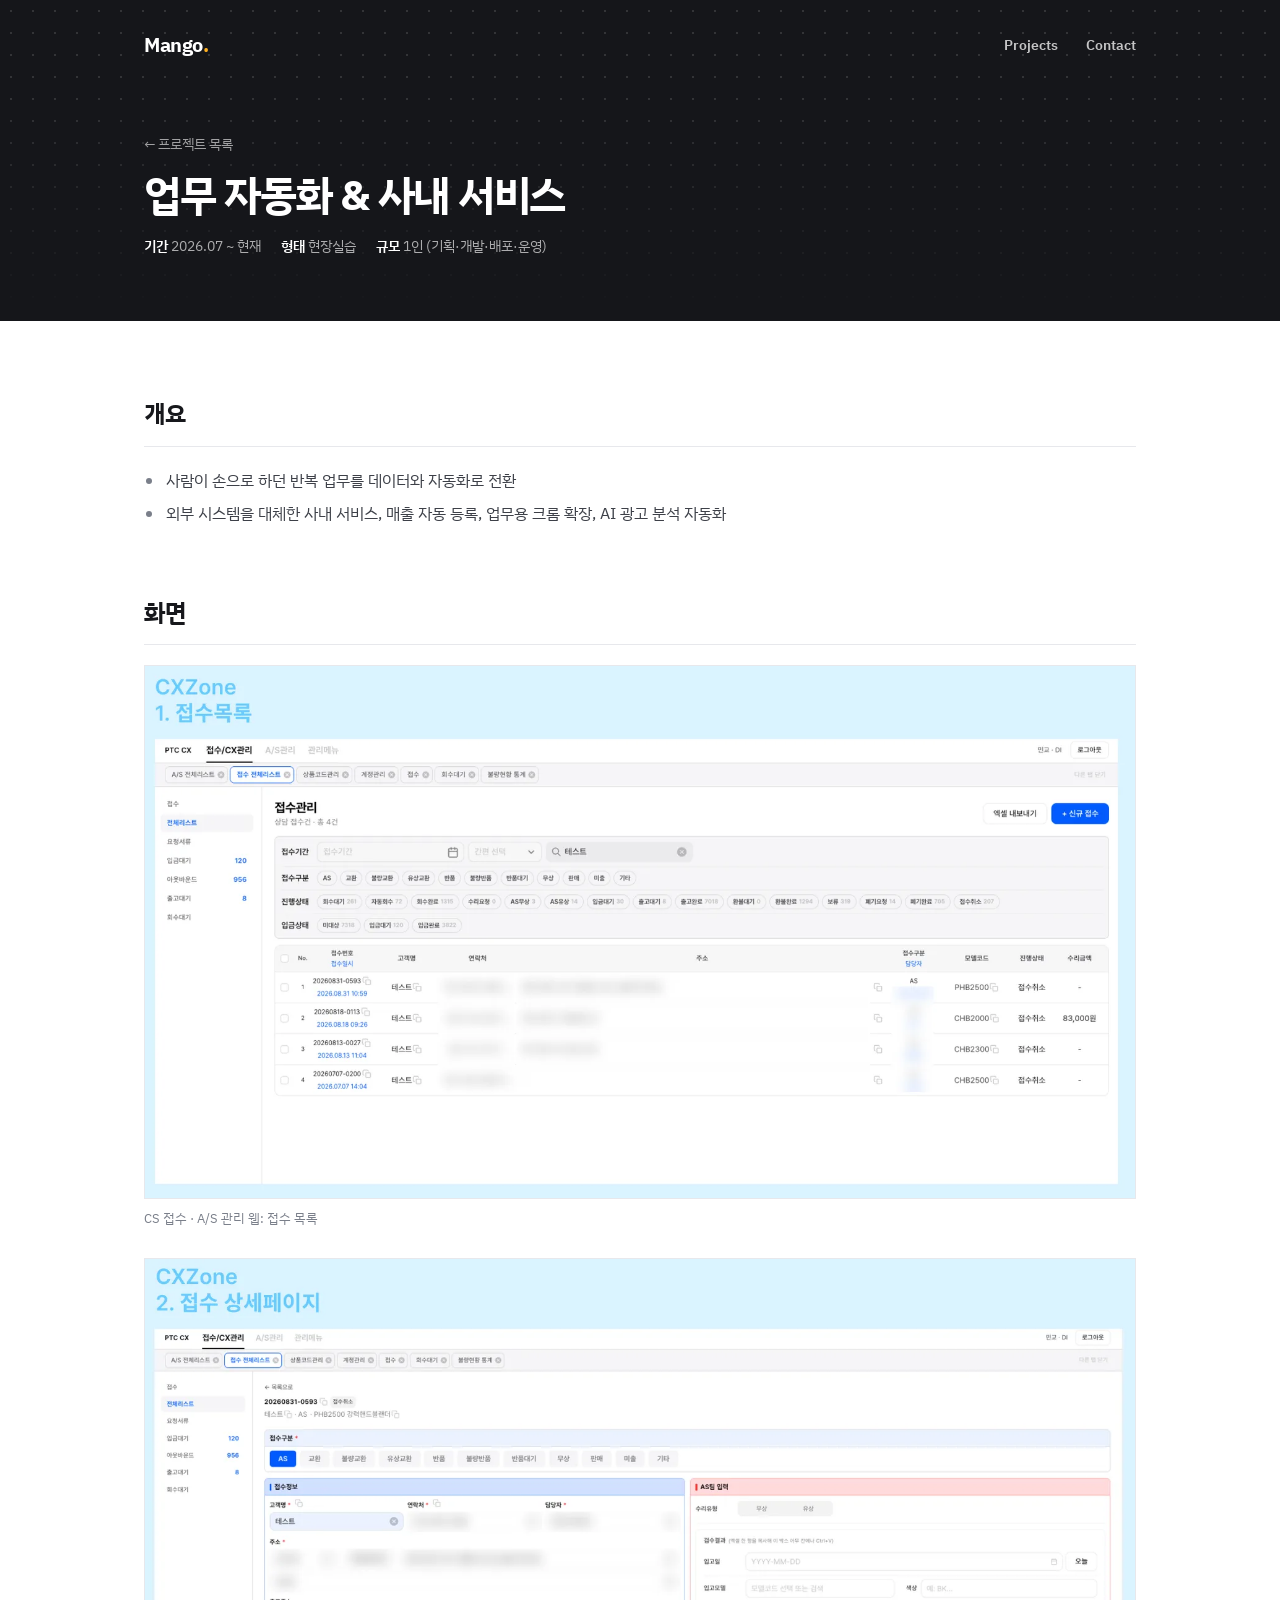
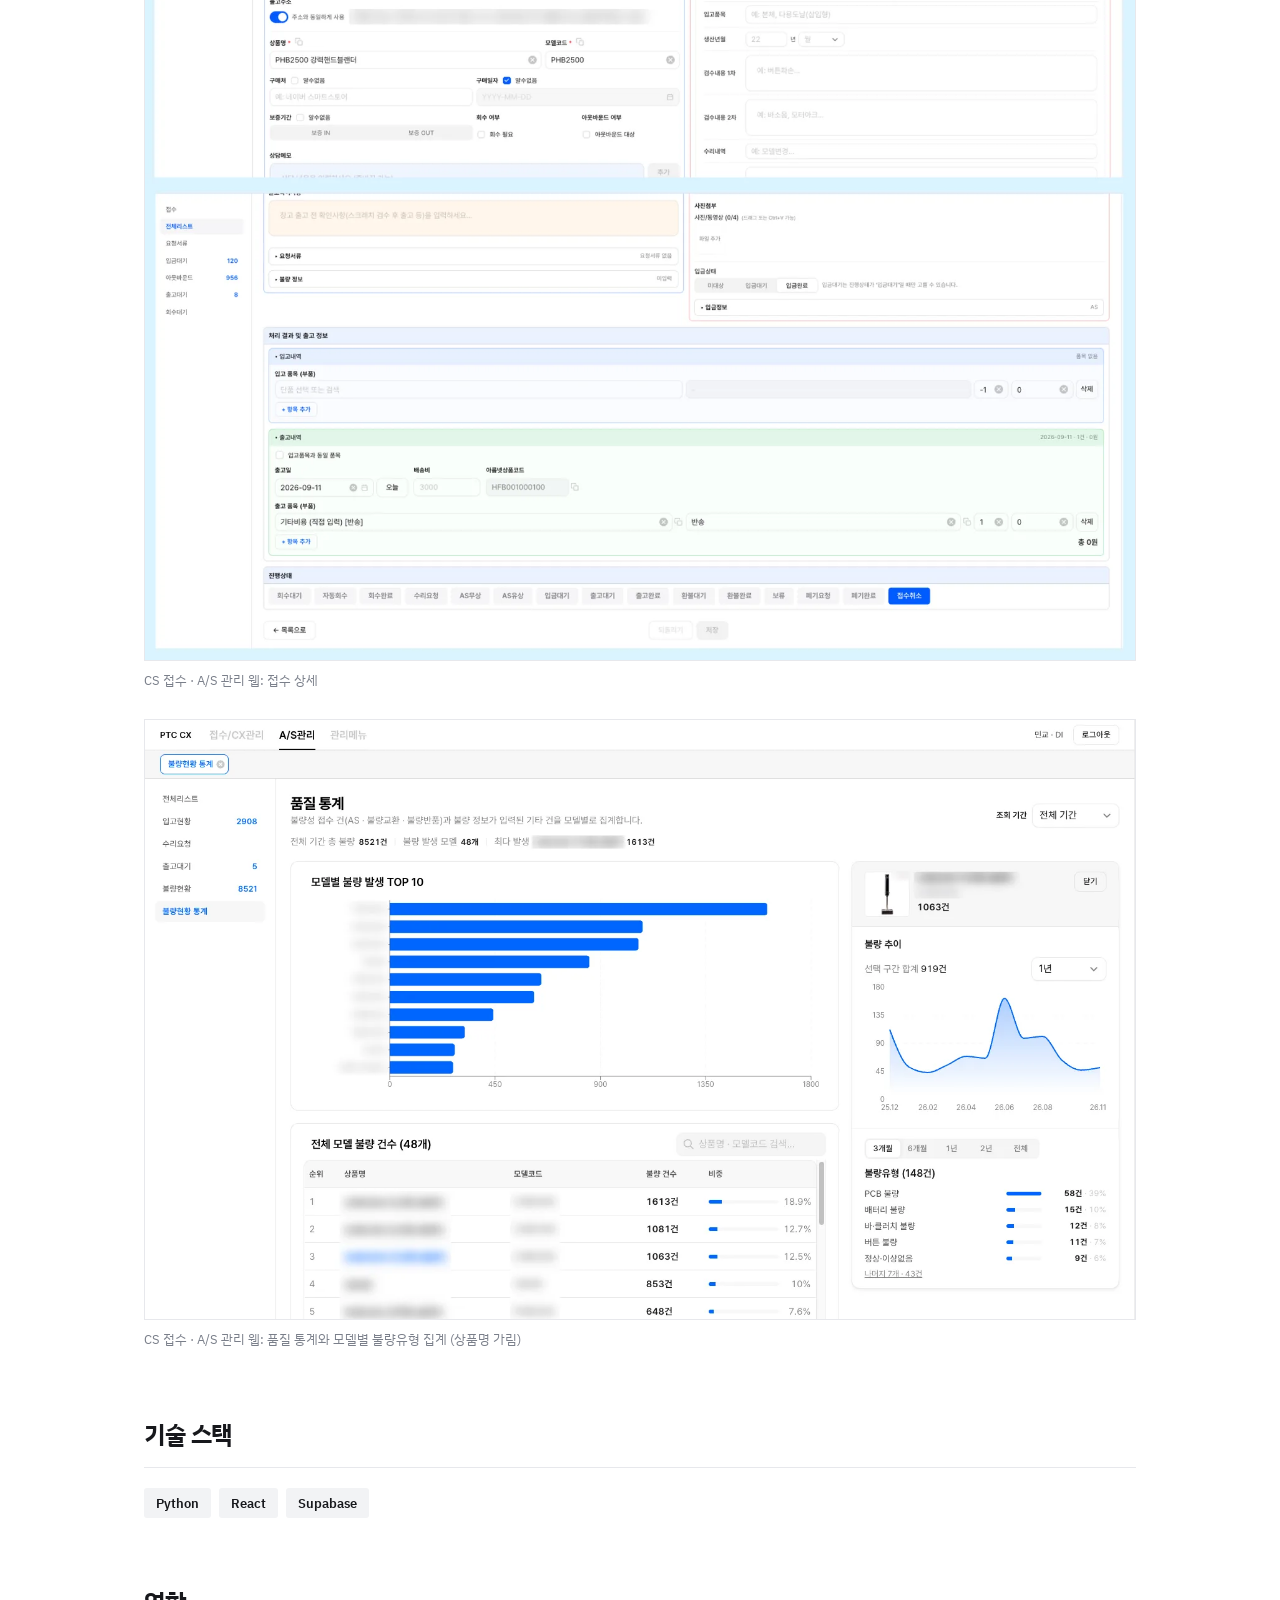
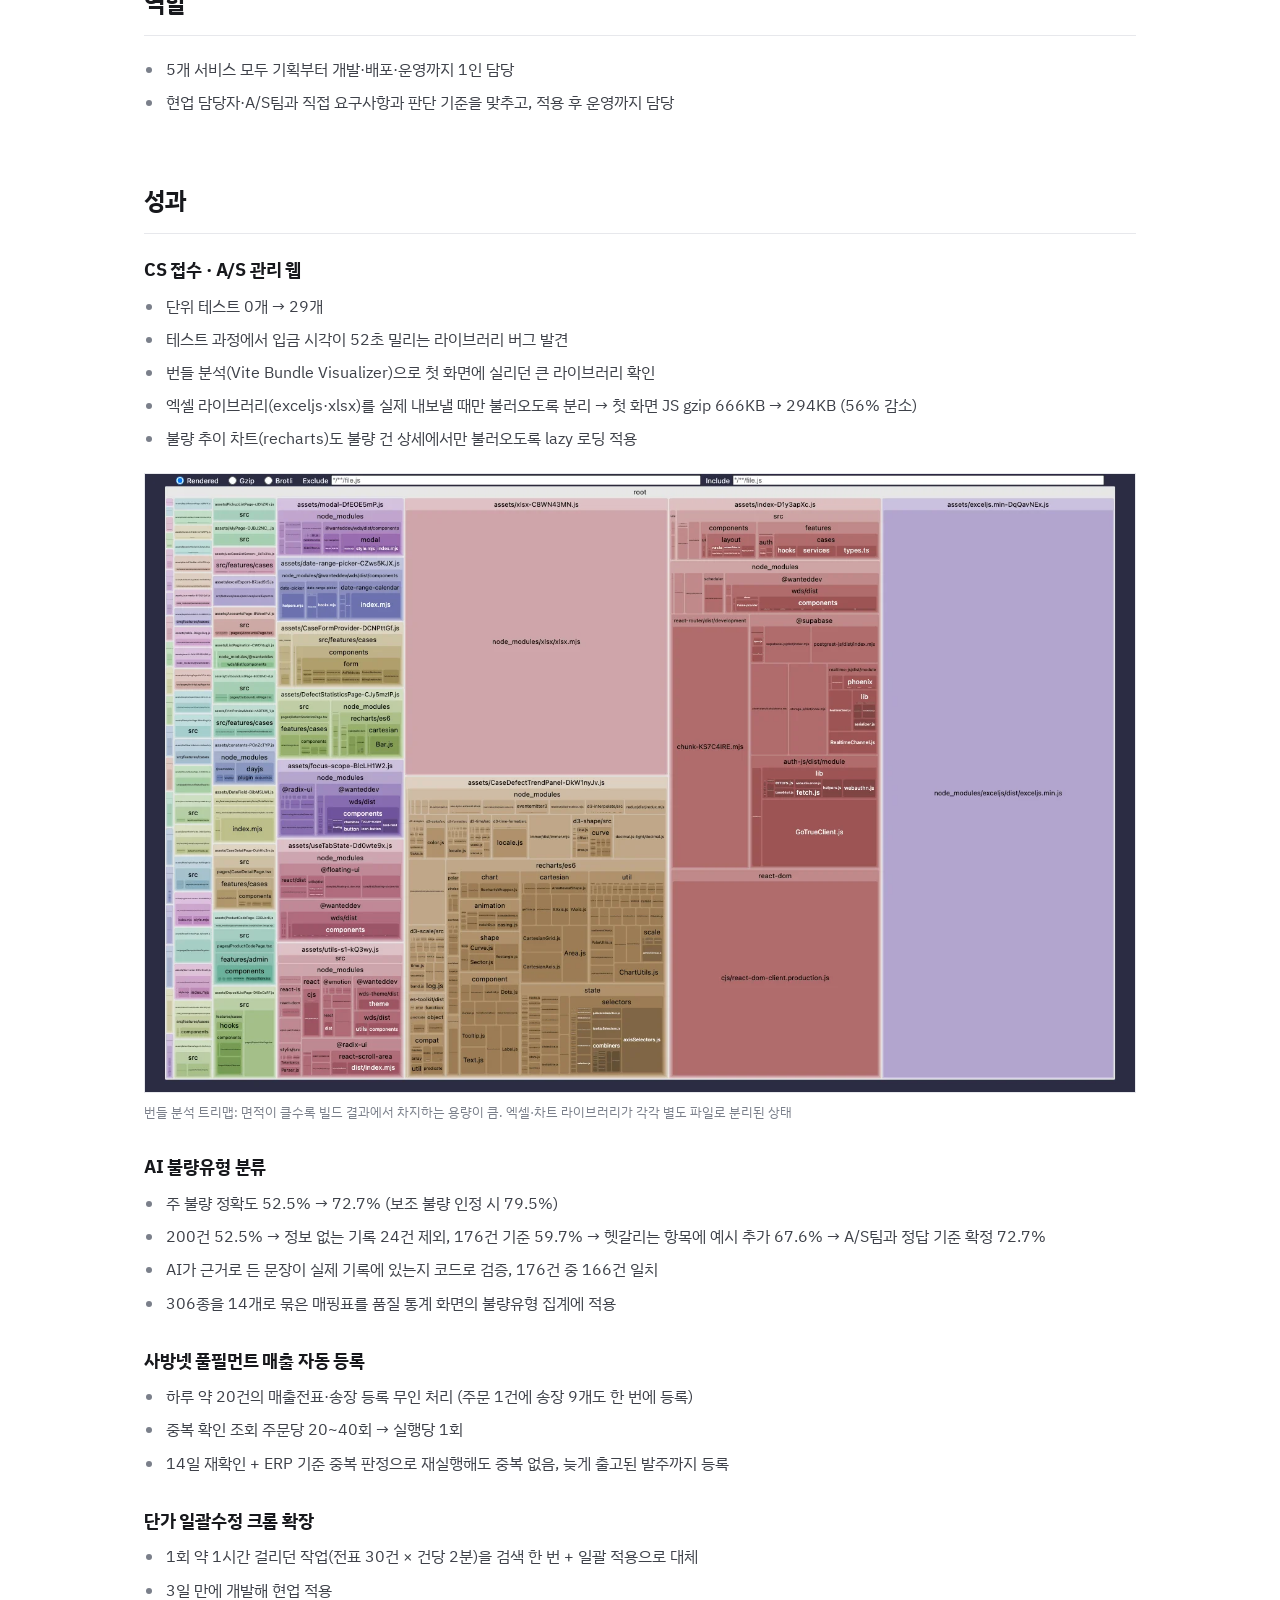
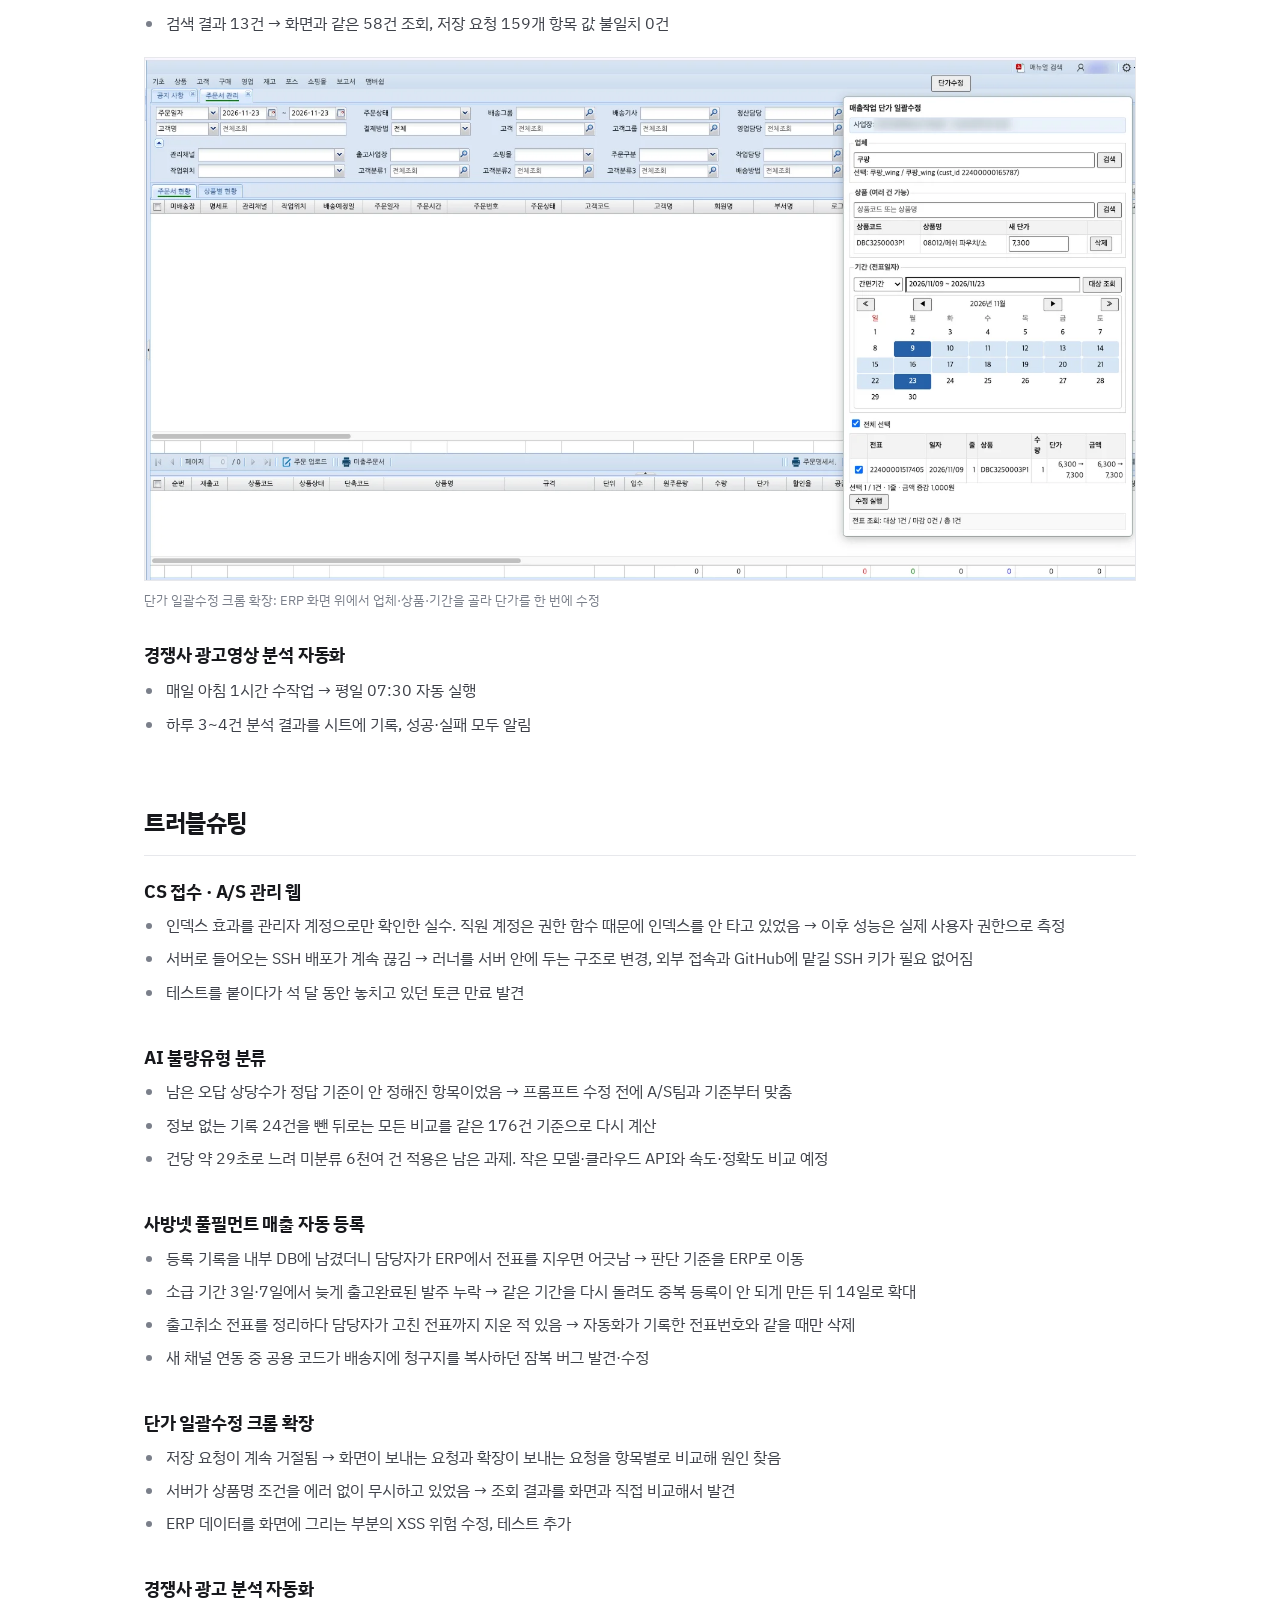
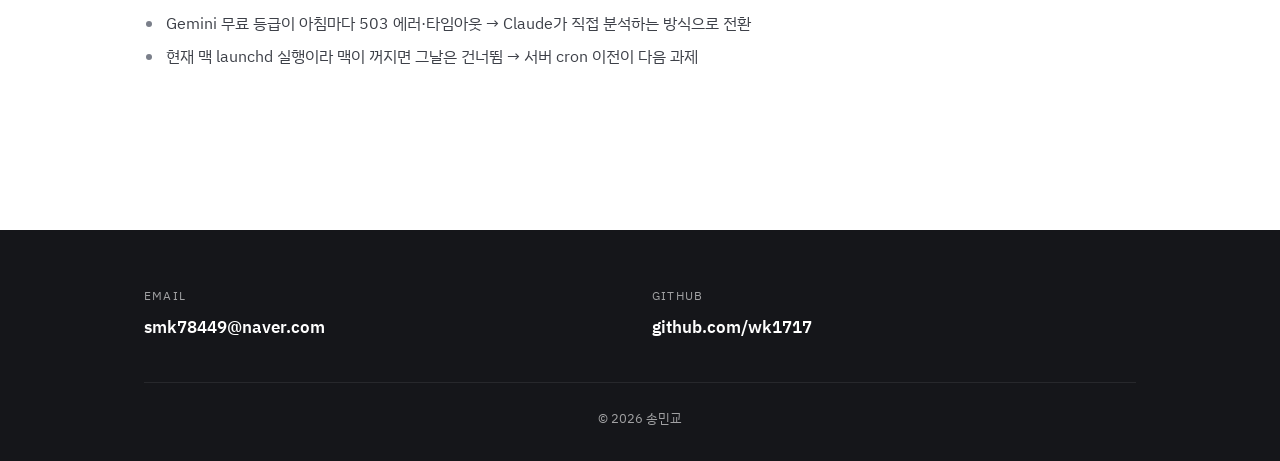
==== commit 7723e988: "refactor: 프로젝트 상세를 역할·성과·트러블슈팅 순으로 정리" ====
--- a/projects/ipp.html
+++ b/projects/ipp.html
@@ -23,11 +23,12 @@
 
 <main class="wrap">
 
-  <section><h2>개요</h2><ul class="list"><li>사람이 손으로 하던 반복 업무를 데이터와 자동화로 전환</li><li>외부 시스템을 대체한 사내 서비스, 매출 자동 등록, 업무용 크롬 확장, AI 광고 분석 자동화</li><li>기획부터 개발·배포·운영까지 1인 담당</li></ul></section>
+  <section><h2>개요</h2><ul class="list"><li>사람이 손으로 하던 반복 업무를 데이터와 자동화로 전환</li><li>외부 시스템을 대체한 사내 서비스, 매출 자동 등록, 업무용 크롬 확장, AI 광고 분석 자동화</li></ul></section>
   <section><h2>화면</h2><div class="figs"><figure><img src="../images/cxzone-list.webp" alt="CS 접수 · A/S 관리 웹: 접수 목록" loading="lazy"><figcaption>CS 접수 · A/S 관리 웹: 접수 목록</figcaption></figure><figure><img src="../images/cxzone-detail.webp" alt="CS 접수 · A/S 관리 웹: 접수 상세" loading="lazy"><figcaption>CS 접수 · A/S 관리 웹: 접수 상세</figcaption></figure><figure><img src="../images/cxzone-statistics.webp" alt="CS 접수 · A/S 관리 웹: 품질 통계와 모델별 불량유형 집계 (상품명 가림)" loading="lazy"><figcaption>CS 접수 · A/S 관리 웹: 품질 통계와 모델별 불량유형 집계 (상품명 가림)</figcaption></figure></div></section>
   <section><h2>기술 스택</h2><div class="chips"><span class="chip">Python</span><span class="chip">React</span><span class="chip">Supabase</span></div></section>
-  <section><h2>주요 성과</h2><div class="result"><h3>CS 접수 · A/S 관리 웹</h3><ul class="list"><li>단위 테스트 0개 → 29개</li><li>테스트 과정에서 입금 시각이 52초 밀리는 라이브러리 버그 발견</li><li>번들 분석(Vite Bundle Visualizer)으로 첫 화면에 실리던 큰 라이브러리 확인</li><li>엑셀 라이브러리(exceljs·xlsx)를 실제 내보낼 때만 불러오도록 분리 → 첫 화면 JS gzip 666KB → 294KB (56% 감소)</li><li>불량 추이 차트(recharts)도 불량 건 상세에서만 불러오도록 lazy 로딩 적용</li></ul><figure><img src="../images/cxzone-bundle.webp" alt="번들 분석 트리맵" loading="lazy"><figcaption>번들 분석 트리맵: 면적이 클수록 빌드 결과에서 차지하는 용량이 큼. 엑셀·차트 라이브러리가 각각 별도 파일로 분리된 상태</figcaption></figure></div><div class="result"><h3>AI 불량유형 분류</h3><ul class="list"><li>주 불량 정확도 52.5% → 72.7% (보조 불량 인정 시 79.5%)</li><li>200건 52.5% → 정보 없는 기록 24건 제외, 176건 기준 59.7% → 헷갈리는 항목에 예시 추가 67.6% → A/S팀과 정답 기준 확정 72.7%</li><li>AI가 근거로 든 문장이 실제 기록에 있는지 코드로 검증, 176건 중 166건 일치</li><li>306종을 14개로 묶은 매핑표를 품질 통계 화면의 불량유형 집계에 적용</li></ul></div><div class="result"><h3>사방넷 풀필먼트 매출 자동 등록</h3><ul class="list"><li>하루 약 20건의 매출전표·송장 등록 무인 처리 (주문 1건에 송장 9개도 한 번에 등록)</li><li>중복 확인 조회 주문당 20~40회 → 실행당 1회</li><li>14일 재확인 + ERP 기준 중복 판정으로 재실행해도 중복 없음, 늦게 출고된 발주까지 등록</li></ul></div><div class="result"><h3>단가 일괄수정 크롬 확장</h3><ul class="list"><li>1회 약 1시간 걸리던 작업(전표 30건 × 건당 2분)을 검색 한 번 + 일괄 적용으로 대체</li><li>3일 만에 개발해 현업 적용</li><li>검색 결과 13건 → 화면과 같은 58건 조회, 저장 요청 159개 항목 값 불일치 0건</li></ul><figure><img src="../images/chrome-ext.webp" alt="단가 일괄수정 크롬 확장" loading="lazy"><figcaption>단가 일괄수정 크롬 확장: ERP 화면 위에서 업체·상품·기간을 골라 단가를 한 번에 수정</figcaption></figure></div><div class="result"><h3>경쟁사 광고영상 분석 자동화</h3><ul class="list"><li>매일 아침 1시간 수작업 → 평일 07:30 자동 실행</li><li>하루 3~4건 분석 결과를 시트에 기록, 성공·실패 모두 알림</li></ul></div></section>
-  <section><h2>트러블슈팅 · 회고</h2><div class="retro"><h3>CS 접수 · A/S 관리 웹</h3><ul class="list"><li>인덱스 효과를 관리자 계정으로만 확인한 실수. 직원 계정은 권한 함수 때문에 인덱스를 안 타고 있었음 → 이후 성능은 실제 사용자 권한으로 측정</li><li>서버로 들어오는 SSH 배포가 계속 끊김 → 러너를 서버 안에 두는 구조로 변경, 외부 접속과 GitHub에 맡길 SSH 키가 필요 없어짐</li><li>테스트를 붙이다가 석 달 동안 놓치고 있던 토큰 만료 발견</li></ul></div><div class="retro"><h3>AI 불량유형 분류</h3><ul class="list"><li>남은 오답 상당수가 정답 기준이 안 정해진 항목이었음 → 프롬프트 수정 전에 A/S팀과 기준부터 맞춤</li><li>정보 없는 기록 24건을 뺀 뒤로는 모든 비교를 같은 176건 기준으로 다시 계산</li><li>건당 약 29초로 느려 미분류 6천여 건 적용은 남은 과제. 작은 모델·클라우드 API와 속도·정확도 비교 예정</li></ul></div><div class="retro"><h3>사방넷 풀필먼트 매출 자동 등록</h3><ul class="list"><li>등록 기록을 내부 DB에 남겼더니 담당자가 ERP에서 전표를 지우면 어긋남 → 판단 기준을 ERP로 이동</li><li>소급 기간 3일·7일에서 늦게 출고완료된 발주 누락 → 같은 기간을 다시 돌려도 중복 등록이 안 되게 만든 뒤 14일로 확대</li><li>출고취소 전표를 정리하다 담당자가 고친 전표까지 지운 적 있음 → 자동화가 기록한 전표번호와 같을 때만 삭제</li><li>새 채널 연동 중 공용 코드가 배송지에 청구지를 복사하던 잠복 버그 발견·수정</li></ul></div><div class="retro"><h3>단가 일괄수정 크롬 확장</h3><ul class="list"><li>저장 요청이 계속 거절됨 → 화면이 보내는 요청과 확장이 보내는 요청을 항목별로 비교해 원인 찾음</li><li>서버가 상품명 조건을 에러 없이 무시하고 있었음 → 조회 결과를 화면과 직접 비교해서 발견</li><li>ERP 데이터를 화면에 그리는 부분의 XSS 위험 수정, 테스트 추가</li></ul></div><div class="retro"><h3>경쟁사 광고 분석 자동화</h3><ul class="list"><li>Gemini 무료 등급이 아침마다 503 에러·타임아웃 → Claude가 직접 분석하는 방식으로 전환</li><li>현재 맥 launchd 실행이라 맥이 꺼지면 그날은 건너뜀 → 서버 cron 이전이 다음 과제</li></ul></div></section>
+  <section><h2>역할</h2><ul class="list"><li>5개 서비스 모두 기획부터 개발·배포·운영까지 1인 담당</li><li>현업 담당자·A/S팀과 직접 요구사항과 판단 기준을 맞추고, 적용 후 운영까지 담당</li></ul></section>
+  <section><h2>성과</h2><div class="result"><h3>CS 접수 · A/S 관리 웹</h3><ul class="list"><li>단위 테스트 0개 → 29개</li><li>테스트 과정에서 입금 시각이 52초 밀리는 라이브러리 버그 발견</li><li>번들 분석(Vite Bundle Visualizer)으로 첫 화면에 실리던 큰 라이브러리 확인</li><li>엑셀 라이브러리(exceljs·xlsx)를 실제 내보낼 때만 불러오도록 분리 → 첫 화면 JS gzip 666KB → 294KB (56% 감소)</li><li>불량 추이 차트(recharts)도 불량 건 상세에서만 불러오도록 lazy 로딩 적용</li></ul><figure><img src="../images/cxzone-bundle.webp" alt="번들 분석 트리맵" loading="lazy"><figcaption>번들 분석 트리맵: 면적이 클수록 빌드 결과에서 차지하는 용량이 큼. 엑셀·차트 라이브러리가 각각 별도 파일로 분리된 상태</figcaption></figure></div><div class="result"><h3>AI 불량유형 분류</h3><ul class="list"><li>주 불량 정확도 52.5% → 72.7% (보조 불량 인정 시 79.5%)</li><li>200건 52.5% → 정보 없는 기록 24건 제외, 176건 기준 59.7% → 헷갈리는 항목에 예시 추가 67.6% → A/S팀과 정답 기준 확정 72.7%</li><li>AI가 근거로 든 문장이 실제 기록에 있는지 코드로 검증, 176건 중 166건 일치</li><li>306종을 14개로 묶은 매핑표를 품질 통계 화면의 불량유형 집계에 적용</li></ul></div><div class="result"><h3>사방넷 풀필먼트 매출 자동 등록</h3><ul class="list"><li>하루 약 20건의 매출전표·송장 등록 무인 처리 (주문 1건에 송장 9개도 한 번에 등록)</li><li>중복 확인 조회 주문당 20~40회 → 실행당 1회</li><li>14일 재확인 + ERP 기준 중복 판정으로 재실행해도 중복 없음, 늦게 출고된 발주까지 등록</li></ul></div><div class="result"><h3>단가 일괄수정 크롬 확장</h3><ul class="list"><li>1회 약 1시간 걸리던 작업(전표 30건 × 건당 2분)을 검색 한 번 + 일괄 적용으로 대체</li><li>3일 만에 개발해 현업 적용</li><li>검색 결과 13건 → 화면과 같은 58건 조회, 저장 요청 159개 항목 값 불일치 0건</li></ul><figure><img src="../images/chrome-ext.webp" alt="단가 일괄수정 크롬 확장" loading="lazy"><figcaption>단가 일괄수정 크롬 확장: ERP 화면 위에서 업체·상품·기간을 골라 단가를 한 번에 수정</figcaption></figure></div><div class="result"><h3>경쟁사 광고영상 분석 자동화</h3><ul class="list"><li>매일 아침 1시간 수작업 → 평일 07:30 자동 실행</li><li>하루 3~4건 분석 결과를 시트에 기록, 성공·실패 모두 알림</li></ul></div></section>
+  <section><h2>트러블슈팅</h2><div class="retro"><h3>CS 접수 · A/S 관리 웹</h3><ul class="list"><li>인덱스 효과를 관리자 계정으로만 확인한 실수. 직원 계정은 권한 함수 때문에 인덱스를 안 타고 있었음 → 이후 성능은 실제 사용자 권한으로 측정</li><li>서버로 들어오는 SSH 배포가 계속 끊김 → 러너를 서버 안에 두는 구조로 변경, 외부 접속과 GitHub에 맡길 SSH 키가 필요 없어짐</li><li>테스트를 붙이다가 석 달 동안 놓치고 있던 토큰 만료 발견</li></ul></div><div class="retro"><h3>AI 불량유형 분류</h3><ul class="list"><li>남은 오답 상당수가 정답 기준이 안 정해진 항목이었음 → 프롬프트 수정 전에 A/S팀과 기준부터 맞춤</li><li>정보 없는 기록 24건을 뺀 뒤로는 모든 비교를 같은 176건 기준으로 다시 계산</li><li>건당 약 29초로 느려 미분류 6천여 건 적용은 남은 과제. 작은 모델·클라우드 API와 속도·정확도 비교 예정</li></ul></div><div class="retro"><h3>사방넷 풀필먼트 매출 자동 등록</h3><ul class="list"><li>등록 기록을 내부 DB에 남겼더니 담당자가 ERP에서 전표를 지우면 어긋남 → 판단 기준을 ERP로 이동</li><li>소급 기간 3일·7일에서 늦게 출고완료된 발주 누락 → 같은 기간을 다시 돌려도 중복 등록이 안 되게 만든 뒤 14일로 확대</li><li>출고취소 전표를 정리하다 담당자가 고친 전표까지 지운 적 있음 → 자동화가 기록한 전표번호와 같을 때만 삭제</li><li>새 채널 연동 중 공용 코드가 배송지에 청구지를 복사하던 잠복 버그 발견·수정</li></ul></div><div class="retro"><h3>단가 일괄수정 크롬 확장</h3><ul class="list"><li>저장 요청이 계속 거절됨 → 화면이 보내는 요청과 확장이 보내는 요청을 항목별로 비교해 원인 찾음</li><li>서버가 상품명 조건을 에러 없이 무시하고 있었음 → 조회 결과를 화면과 직접 비교해서 발견</li><li>ERP 데이터를 화면에 그리는 부분의 XSS 위험 수정, 테스트 추가</li></ul></div><div class="retro"><h3>경쟁사 광고 분석 자동화</h3><ul class="list"><li>Gemini 무료 등급이 아침마다 503 에러·타임아웃 → Claude가 직접 분석하는 방식으로 전환</li><li>현재 맥 launchd 실행이라 맥이 꺼지면 그날은 건너뜀 → 서버 cron 이전이 다음 과제</li></ul></div></section>
 </main>
 
 <footer id="contact">
--- a/style.css
+++ b/style.css
@@ -135,14 +135,16 @@
 figcaption { font-size: 13px; color: var(--muted); margin-top: 8px; }
 
 .alink::after { content: " →"; color: var(--muted); }
-.alink, .plist b { position: relative; z-index: 0; width: fit-content; }
-.alink::before, .plist b::before {
+.alink { position: relative; z-index: 0; }
+.alink::before {
   content: ""; position: absolute; inset: -8px -24px; z-index: -1;
   background: radial-gradient(ellipse at center, rgba(255,176,32,.55), rgba(255,176,32,.18) 45%, transparent 72%);
   opacity: 0; transition: opacity .25s;
 }
 .alink:hover { color: var(--ink); }
-.alink:hover::before, .plist a:hover b::before { opacity: 1; }
+.alink:hover::before { opacity: 1; }
+.plist a { transition: background .2s; padding-inline: 12px; }
+.plist a:hover { background: #fffbf3; }
 .result figure { margin-top: 20px; }
 .meta a { text-decoration: underline; text-underline-offset: 3px; }
 .flow + .flow { margin-top: 36px; }
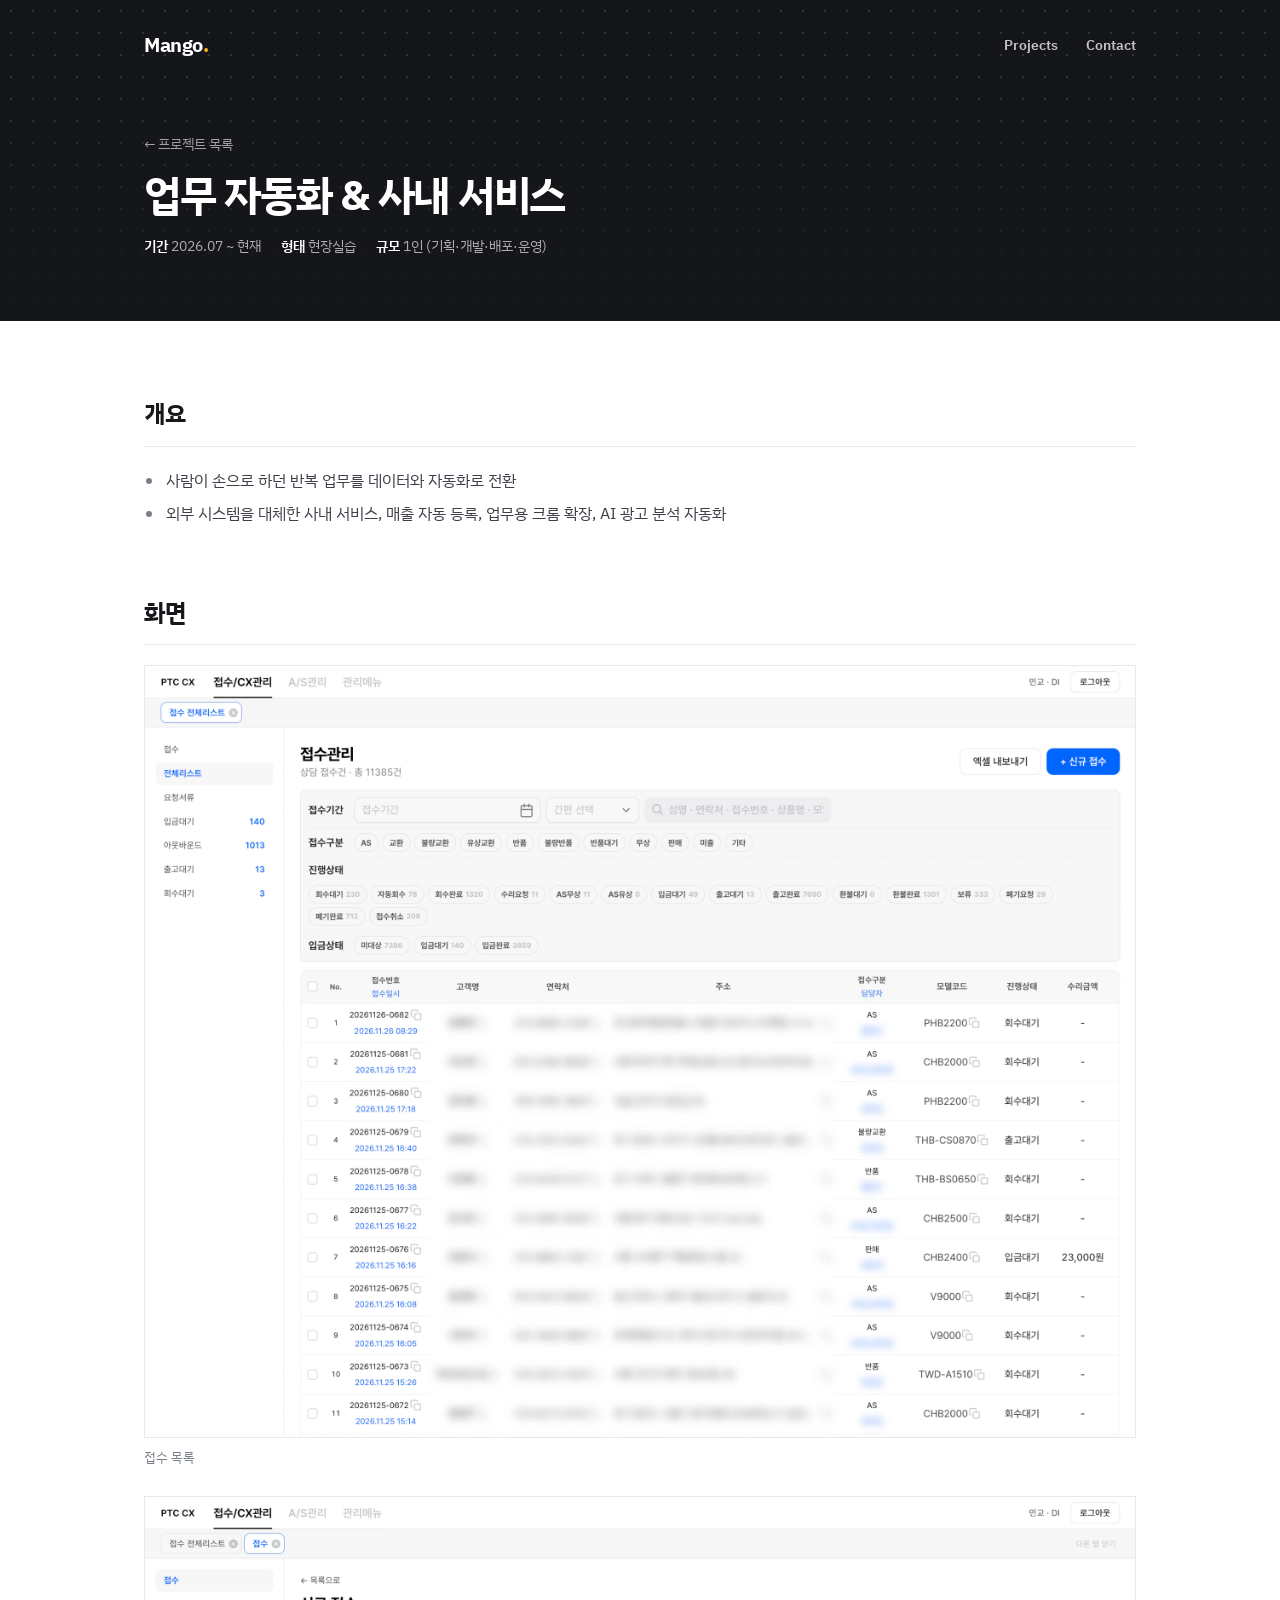
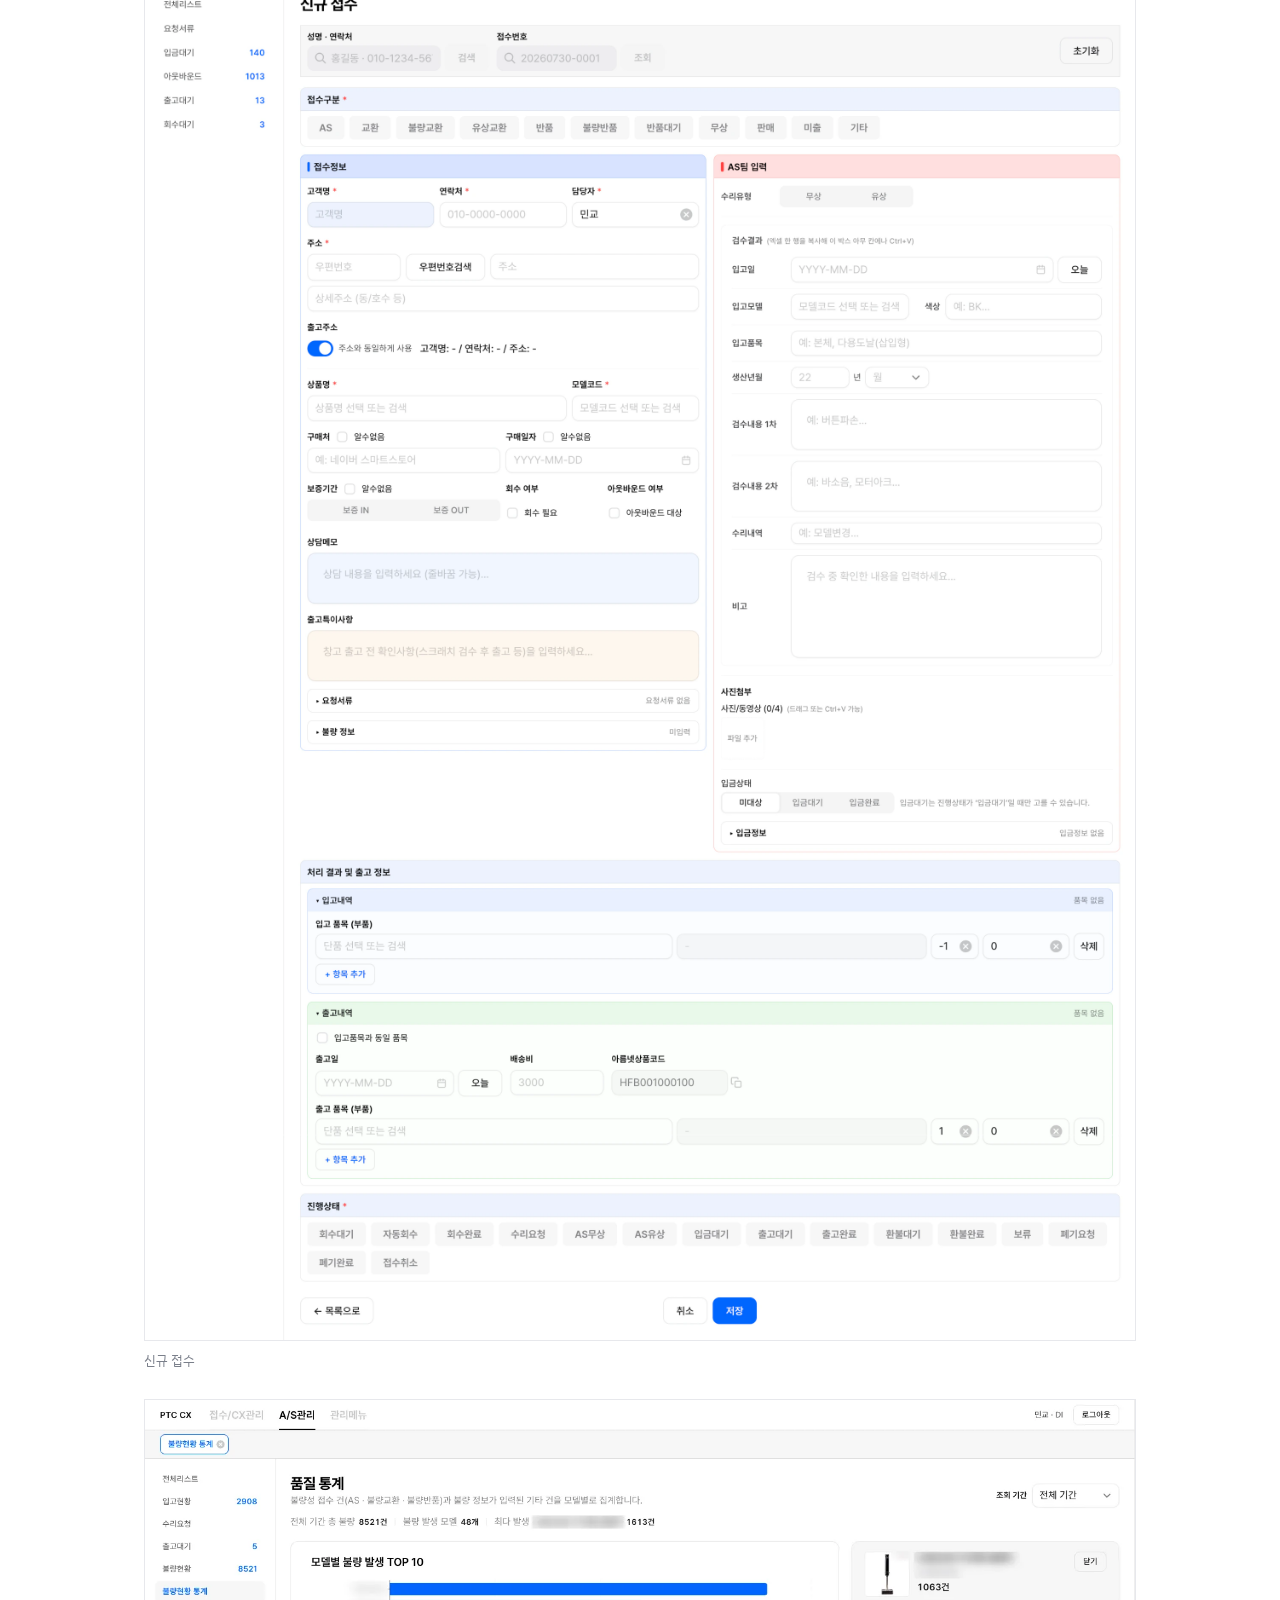
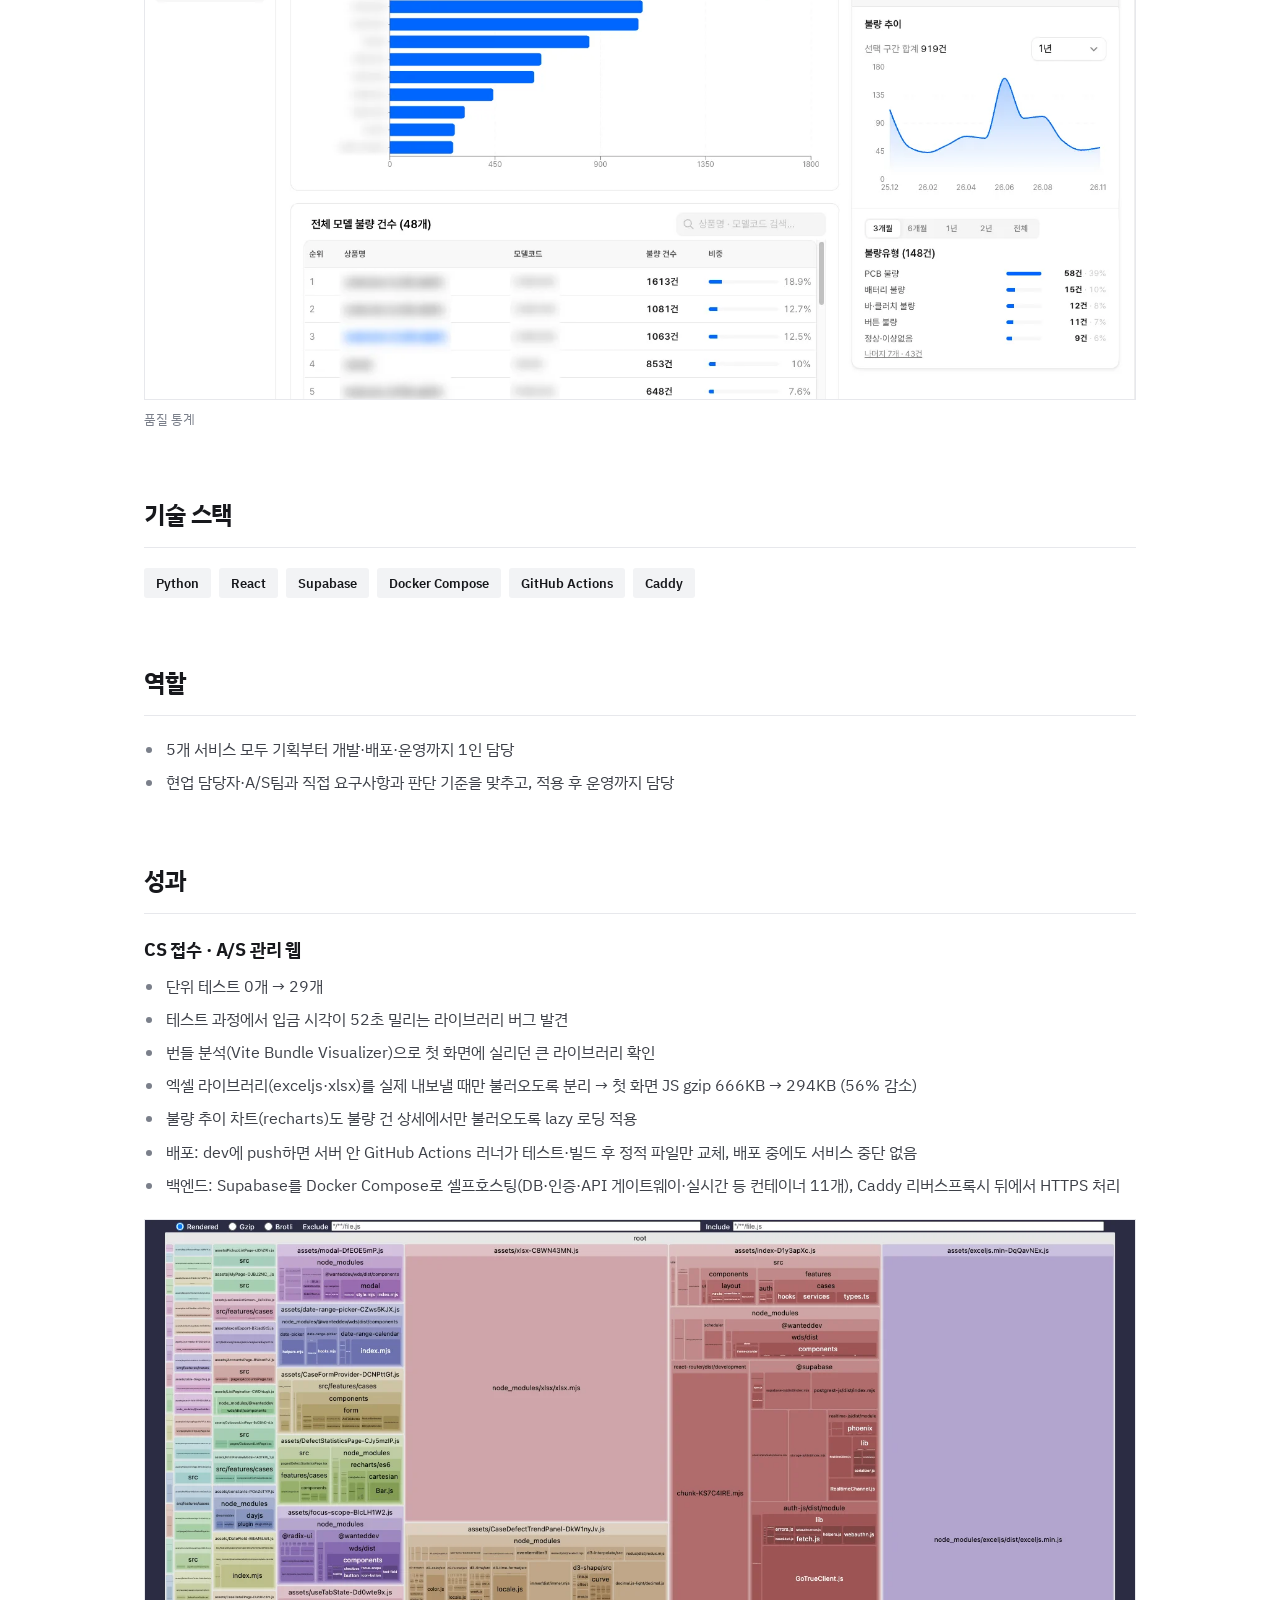
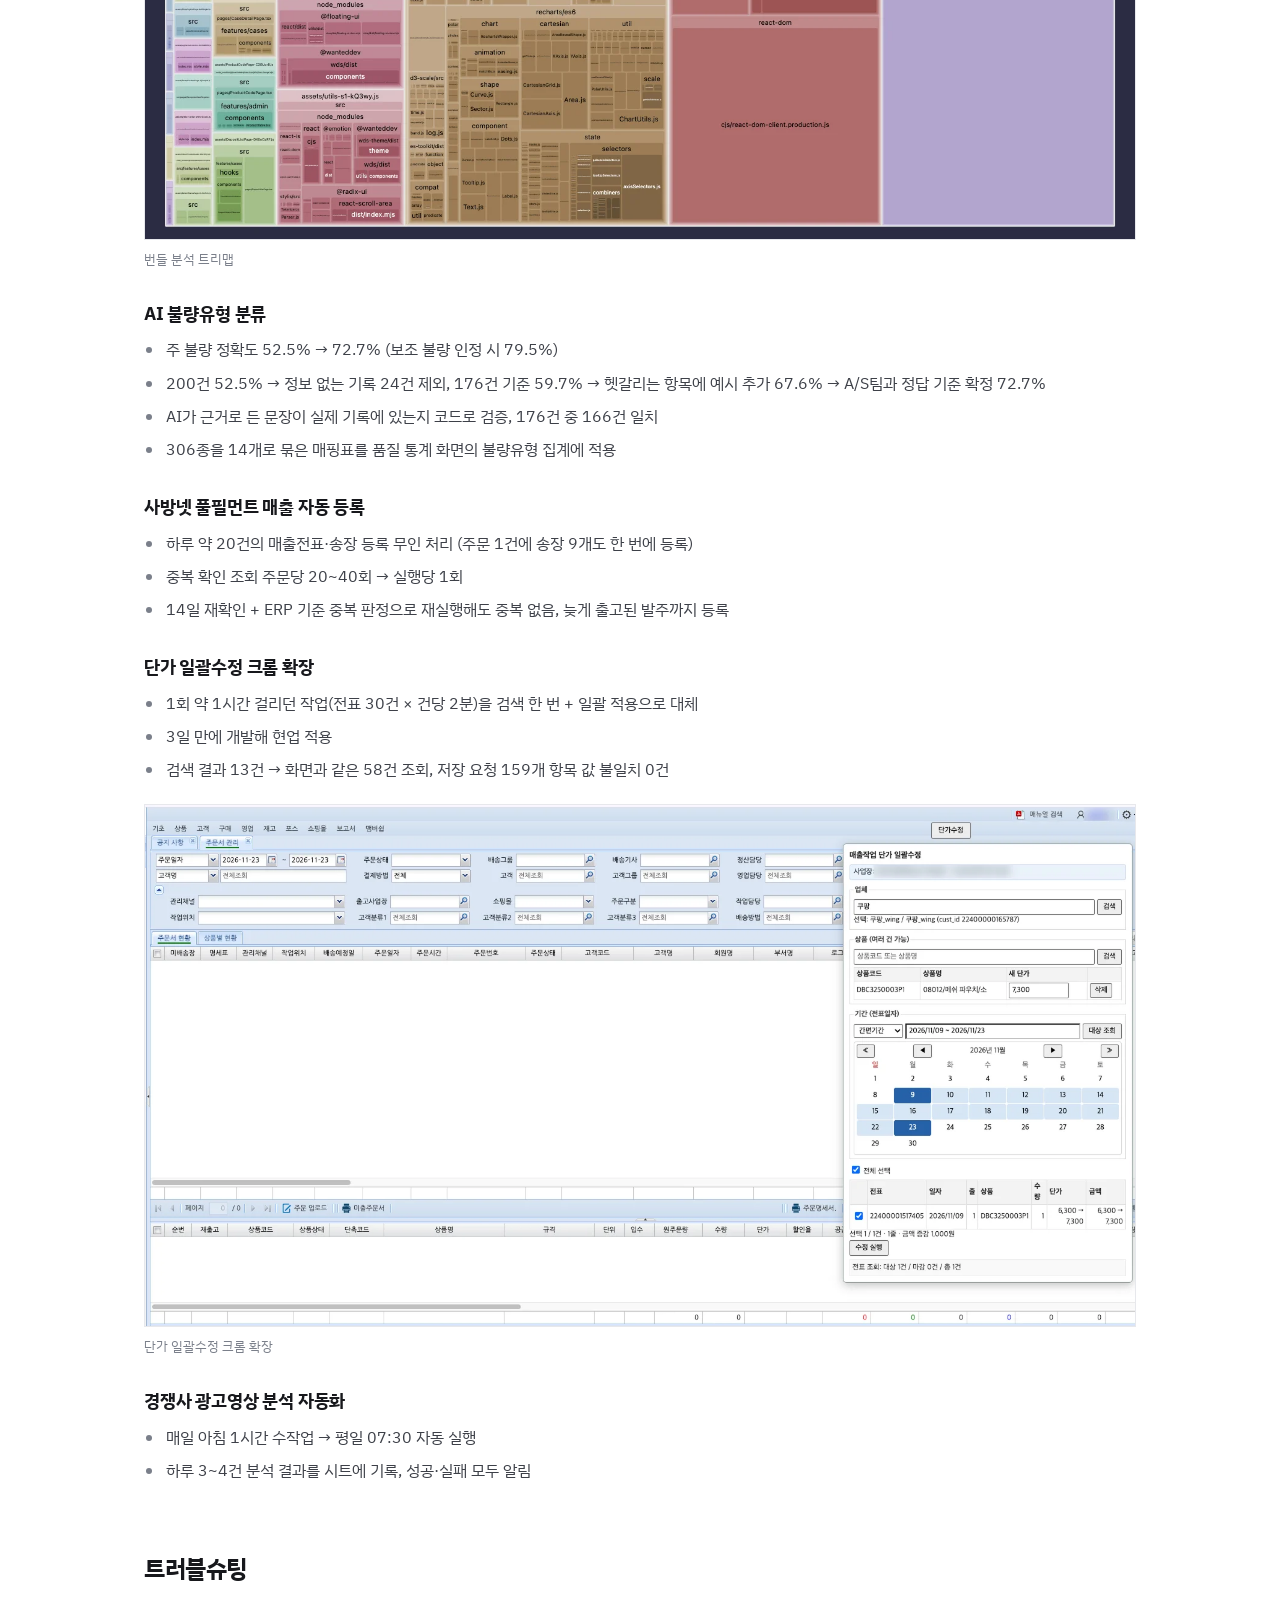
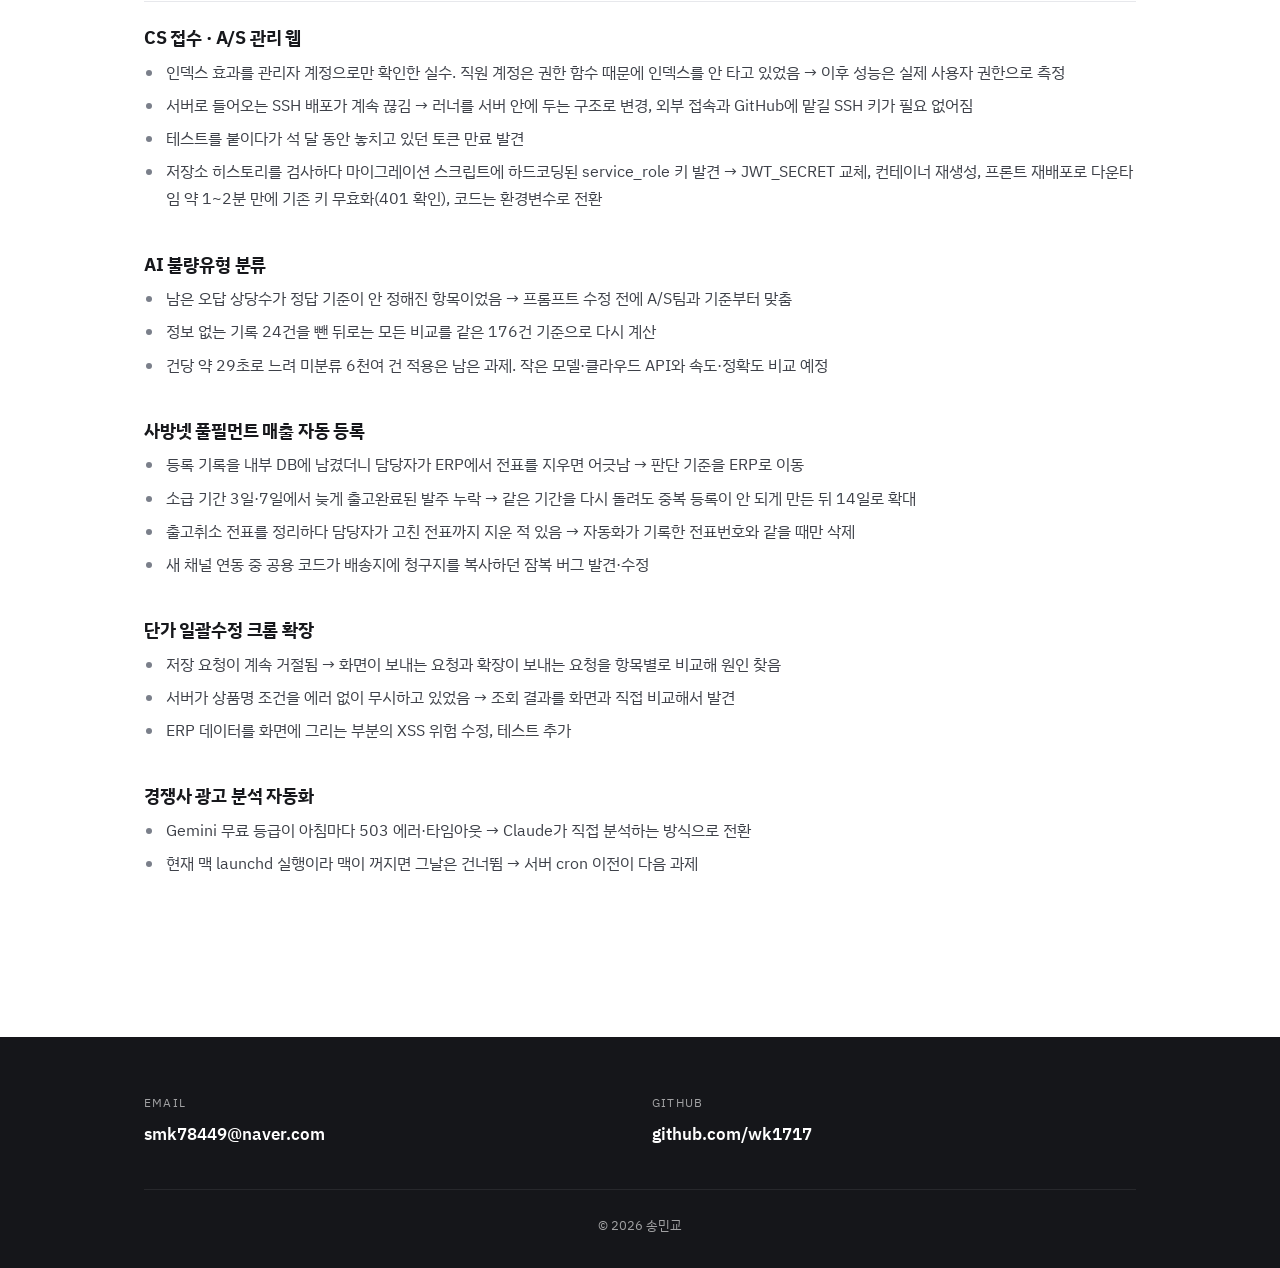
==== commit 42514435: "feat. 이미지 추가 및 설명 추가" ====
--- a/projects/ipp.html
+++ b/projects/ipp.html
@@ -24,11 +24,11 @@
 <main class="wrap">
 
   <section><h2>개요</h2><ul class="list"><li>사람이 손으로 하던 반복 업무를 데이터와 자동화로 전환</li><li>외부 시스템을 대체한 사내 서비스, 매출 자동 등록, 업무용 크롬 확장, AI 광고 분석 자동화</li></ul></section>
-  <section><h2>화면</h2><div class="figs"><figure><img src="../images/cxzone-list.webp" alt="CS 접수 · A/S 관리 웹: 접수 목록" loading="lazy"><figcaption>CS 접수 · A/S 관리 웹: 접수 목록</figcaption></figure><figure><img src="../images/cxzone-detail.webp" alt="CS 접수 · A/S 관리 웹: 접수 상세" loading="lazy"><figcaption>CS 접수 · A/S 관리 웹: 접수 상세</figcaption></figure><figure><img src="../images/cxzone-statistics.webp" alt="CS 접수 · A/S 관리 웹: 품질 통계와 모델별 불량유형 집계 (상품명 가림)" loading="lazy"><figcaption>CS 접수 · A/S 관리 웹: 품질 통계와 모델별 불량유형 집계 (상품명 가림)</figcaption></figure></div></section>
-  <section><h2>기술 스택</h2><div class="chips"><span class="chip">Python</span><span class="chip">React</span><span class="chip">Supabase</span></div></section>
+  <section><h2>화면</h2><div class="figs"><figure><img src="../images/cxzone-list-v2.webp" alt="CS 접수 · A/S 관리 웹: 접수 목록 (고객 정보 가림)" loading="lazy"><figcaption>접수 목록</figcaption></figure><figure><img src="../images/cxzone-new.webp" alt="CS 접수 · A/S 관리 웹: 신규 접수 입력 화면" loading="lazy"><figcaption>신규 접수</figcaption></figure><figure><img src="../images/cxzone-statistics.webp" alt="CS 접수 · A/S 관리 웹: 품질 통계와 모델별 불량유형 집계 (상품명 가림)" loading="lazy"><figcaption>품질 통계</figcaption></figure></div></section>
+  <section><h2>기술 스택</h2><div class="chips"><span class="chip">Python</span><span class="chip">React</span><span class="chip">Supabase</span><span class="chip">Docker Compose</span><span class="chip">GitHub Actions</span><span class="chip">Caddy</span></div></section>
   <section><h2>역할</h2><ul class="list"><li>5개 서비스 모두 기획부터 개발·배포·운영까지 1인 담당</li><li>현업 담당자·A/S팀과 직접 요구사항과 판단 기준을 맞추고, 적용 후 운영까지 담당</li></ul></section>
-  <section><h2>성과</h2><div class="result"><h3>CS 접수 · A/S 관리 웹</h3><ul class="list"><li>단위 테스트 0개 → 29개</li><li>테스트 과정에서 입금 시각이 52초 밀리는 라이브러리 버그 발견</li><li>번들 분석(Vite Bundle Visualizer)으로 첫 화면에 실리던 큰 라이브러리 확인</li><li>엑셀 라이브러리(exceljs·xlsx)를 실제 내보낼 때만 불러오도록 분리 → 첫 화면 JS gzip 666KB → 294KB (56% 감소)</li><li>불량 추이 차트(recharts)도 불량 건 상세에서만 불러오도록 lazy 로딩 적용</li></ul><figure><img src="../images/cxzone-bundle.webp" alt="번들 분석 트리맵" loading="lazy"><figcaption>번들 분석 트리맵: 면적이 클수록 빌드 결과에서 차지하는 용량이 큼. 엑셀·차트 라이브러리가 각각 별도 파일로 분리된 상태</figcaption></figure></div><div class="result"><h3>AI 불량유형 분류</h3><ul class="list"><li>주 불량 정확도 52.5% → 72.7% (보조 불량 인정 시 79.5%)</li><li>200건 52.5% → 정보 없는 기록 24건 제외, 176건 기준 59.7% → 헷갈리는 항목에 예시 추가 67.6% → A/S팀과 정답 기준 확정 72.7%</li><li>AI가 근거로 든 문장이 실제 기록에 있는지 코드로 검증, 176건 중 166건 일치</li><li>306종을 14개로 묶은 매핑표를 품질 통계 화면의 불량유형 집계에 적용</li></ul></div><div class="result"><h3>사방넷 풀필먼트 매출 자동 등록</h3><ul class="list"><li>하루 약 20건의 매출전표·송장 등록 무인 처리 (주문 1건에 송장 9개도 한 번에 등록)</li><li>중복 확인 조회 주문당 20~40회 → 실행당 1회</li><li>14일 재확인 + ERP 기준 중복 판정으로 재실행해도 중복 없음, 늦게 출고된 발주까지 등록</li></ul></div><div class="result"><h3>단가 일괄수정 크롬 확장</h3><ul class="list"><li>1회 약 1시간 걸리던 작업(전표 30건 × 건당 2분)을 검색 한 번 + 일괄 적용으로 대체</li><li>3일 만에 개발해 현업 적용</li><li>검색 결과 13건 → 화면과 같은 58건 조회, 저장 요청 159개 항목 값 불일치 0건</li></ul><figure><img src="../images/chrome-ext.webp" alt="단가 일괄수정 크롬 확장" loading="lazy"><figcaption>단가 일괄수정 크롬 확장: ERP 화면 위에서 업체·상품·기간을 골라 단가를 한 번에 수정</figcaption></figure></div><div class="result"><h3>경쟁사 광고영상 분석 자동화</h3><ul class="list"><li>매일 아침 1시간 수작업 → 평일 07:30 자동 실행</li><li>하루 3~4건 분석 결과를 시트에 기록, 성공·실패 모두 알림</li></ul></div></section>
-  <section><h2>트러블슈팅</h2><div class="retro"><h3>CS 접수 · A/S 관리 웹</h3><ul class="list"><li>인덱스 효과를 관리자 계정으로만 확인한 실수. 직원 계정은 권한 함수 때문에 인덱스를 안 타고 있었음 → 이후 성능은 실제 사용자 권한으로 측정</li><li>서버로 들어오는 SSH 배포가 계속 끊김 → 러너를 서버 안에 두는 구조로 변경, 외부 접속과 GitHub에 맡길 SSH 키가 필요 없어짐</li><li>테스트를 붙이다가 석 달 동안 놓치고 있던 토큰 만료 발견</li></ul></div><div class="retro"><h3>AI 불량유형 분류</h3><ul class="list"><li>남은 오답 상당수가 정답 기준이 안 정해진 항목이었음 → 프롬프트 수정 전에 A/S팀과 기준부터 맞춤</li><li>정보 없는 기록 24건을 뺀 뒤로는 모든 비교를 같은 176건 기준으로 다시 계산</li><li>건당 약 29초로 느려 미분류 6천여 건 적용은 남은 과제. 작은 모델·클라우드 API와 속도·정확도 비교 예정</li></ul></div><div class="retro"><h3>사방넷 풀필먼트 매출 자동 등록</h3><ul class="list"><li>등록 기록을 내부 DB에 남겼더니 담당자가 ERP에서 전표를 지우면 어긋남 → 판단 기준을 ERP로 이동</li><li>소급 기간 3일·7일에서 늦게 출고완료된 발주 누락 → 같은 기간을 다시 돌려도 중복 등록이 안 되게 만든 뒤 14일로 확대</li><li>출고취소 전표를 정리하다 담당자가 고친 전표까지 지운 적 있음 → 자동화가 기록한 전표번호와 같을 때만 삭제</li><li>새 채널 연동 중 공용 코드가 배송지에 청구지를 복사하던 잠복 버그 발견·수정</li></ul></div><div class="retro"><h3>단가 일괄수정 크롬 확장</h3><ul class="list"><li>저장 요청이 계속 거절됨 → 화면이 보내는 요청과 확장이 보내는 요청을 항목별로 비교해 원인 찾음</li><li>서버가 상품명 조건을 에러 없이 무시하고 있었음 → 조회 결과를 화면과 직접 비교해서 발견</li><li>ERP 데이터를 화면에 그리는 부분의 XSS 위험 수정, 테스트 추가</li></ul></div><div class="retro"><h3>경쟁사 광고 분석 자동화</h3><ul class="list"><li>Gemini 무료 등급이 아침마다 503 에러·타임아웃 → Claude가 직접 분석하는 방식으로 전환</li><li>현재 맥 launchd 실행이라 맥이 꺼지면 그날은 건너뜀 → 서버 cron 이전이 다음 과제</li></ul></div></section>
+  <section><h2>성과</h2><div class="result"><h3>CS 접수 · A/S 관리 웹</h3><ul class="list"><li>단위 테스트 0개 → 29개</li><li>테스트 과정에서 입금 시각이 52초 밀리는 라이브러리 버그 발견</li><li>번들 분석(Vite Bundle Visualizer)으로 첫 화면에 실리던 큰 라이브러리 확인</li><li>엑셀 라이브러리(exceljs·xlsx)를 실제 내보낼 때만 불러오도록 분리 → 첫 화면 JS gzip 666KB → 294KB (56% 감소)</li><li>불량 추이 차트(recharts)도 불량 건 상세에서만 불러오도록 lazy 로딩 적용</li><li>배포: dev에 push하면 서버 안 GitHub Actions 러너가 테스트·빌드 후 정적 파일만 교체, 배포 중에도 서비스 중단 없음</li><li>백엔드: Supabase를 Docker Compose로 셀프호스팅(DB·인증·API 게이트웨이·실시간 등 컨테이너 11개), Caddy 리버스프록시 뒤에서 HTTPS 처리</li></ul><figure><img src="../images/cxzone-bundle.webp" alt="번들 분석 트리맵" loading="lazy"><figcaption>번들 분석 트리맵</figcaption></figure></div><div class="result"><h3>AI 불량유형 분류</h3><ul class="list"><li>주 불량 정확도 52.5% → 72.7% (보조 불량 인정 시 79.5%)</li><li>200건 52.5% → 정보 없는 기록 24건 제외, 176건 기준 59.7% → 헷갈리는 항목에 예시 추가 67.6% → A/S팀과 정답 기준 확정 72.7%</li><li>AI가 근거로 든 문장이 실제 기록에 있는지 코드로 검증, 176건 중 166건 일치</li><li>306종을 14개로 묶은 매핑표를 품질 통계 화면의 불량유형 집계에 적용</li></ul></div><div class="result"><h3>사방넷 풀필먼트 매출 자동 등록</h3><ul class="list"><li>하루 약 20건의 매출전표·송장 등록 무인 처리 (주문 1건에 송장 9개도 한 번에 등록)</li><li>중복 확인 조회 주문당 20~40회 → 실행당 1회</li><li>14일 재확인 + ERP 기준 중복 판정으로 재실행해도 중복 없음, 늦게 출고된 발주까지 등록</li></ul></div><div class="result"><h3>단가 일괄수정 크롬 확장</h3><ul class="list"><li>1회 약 1시간 걸리던 작업(전표 30건 × 건당 2분)을 검색 한 번 + 일괄 적용으로 대체</li><li>3일 만에 개발해 현업 적용</li><li>검색 결과 13건 → 화면과 같은 58건 조회, 저장 요청 159개 항목 값 불일치 0건</li></ul><figure><img src="../images/chrome-ext.webp" alt="단가 일괄수정 크롬 확장" loading="lazy"><figcaption>단가 일괄수정 크롬 확장</figcaption></figure></div><div class="result"><h3>경쟁사 광고영상 분석 자동화</h3><ul class="list"><li>매일 아침 1시간 수작업 → 평일 07:30 자동 실행</li><li>하루 3~4건 분석 결과를 시트에 기록, 성공·실패 모두 알림</li></ul></div></section>
+  <section><h2>트러블슈팅</h2><div class="retro"><h3>CS 접수 · A/S 관리 웹</h3><ul class="list"><li>인덱스 효과를 관리자 계정으로만 확인한 실수. 직원 계정은 권한 함수 때문에 인덱스를 안 타고 있었음 → 이후 성능은 실제 사용자 권한으로 측정</li><li>서버로 들어오는 SSH 배포가 계속 끊김 → 러너를 서버 안에 두는 구조로 변경, 외부 접속과 GitHub에 맡길 SSH 키가 필요 없어짐</li><li>테스트를 붙이다가 석 달 동안 놓치고 있던 토큰 만료 발견</li><li>저장소 히스토리를 검사하다 마이그레이션 스크립트에 하드코딩된 service_role 키 발견 → JWT_SECRET 교체, 컨테이너 재생성, 프론트 재배포로 다운타임 약 1~2분 만에 기존 키 무효화(401 확인), 코드는 환경변수로 전환</li></ul></div><div class="retro"><h3>AI 불량유형 분류</h3><ul class="list"><li>남은 오답 상당수가 정답 기준이 안 정해진 항목이었음 → 프롬프트 수정 전에 A/S팀과 기준부터 맞춤</li><li>정보 없는 기록 24건을 뺀 뒤로는 모든 비교를 같은 176건 기준으로 다시 계산</li><li>건당 약 29초로 느려 미분류 6천여 건 적용은 남은 과제. 작은 모델·클라우드 API와 속도·정확도 비교 예정</li></ul></div><div class="retro"><h3>사방넷 풀필먼트 매출 자동 등록</h3><ul class="list"><li>등록 기록을 내부 DB에 남겼더니 담당자가 ERP에서 전표를 지우면 어긋남 → 판단 기준을 ERP로 이동</li><li>소급 기간 3일·7일에서 늦게 출고완료된 발주 누락 → 같은 기간을 다시 돌려도 중복 등록이 안 되게 만든 뒤 14일로 확대</li><li>출고취소 전표를 정리하다 담당자가 고친 전표까지 지운 적 있음 → 자동화가 기록한 전표번호와 같을 때만 삭제</li><li>새 채널 연동 중 공용 코드가 배송지에 청구지를 복사하던 잠복 버그 발견·수정</li></ul></div><div class="retro"><h3>단가 일괄수정 크롬 확장</h3><ul class="list"><li>저장 요청이 계속 거절됨 → 화면이 보내는 요청과 확장이 보내는 요청을 항목별로 비교해 원인 찾음</li><li>서버가 상품명 조건을 에러 없이 무시하고 있었음 → 조회 결과를 화면과 직접 비교해서 발견</li><li>ERP 데이터를 화면에 그리는 부분의 XSS 위험 수정, 테스트 추가</li></ul></div><div class="retro"><h3>경쟁사 광고 분석 자동화</h3><ul class="list"><li>Gemini 무료 등급이 아침마다 503 에러·타임아웃 → Claude가 직접 분석하는 방식으로 전환</li><li>현재 맥 launchd 실행이라 맥이 꺼지면 그날은 건너뜀 → 서버 cron 이전이 다음 과제</li></ul></div></section>
 </main>
 
 <footer id="contact">
--- a/style.css
+++ b/style.css
@@ -91,7 +91,8 @@
   display: grid; grid-template-columns: 110px 1fr auto; gap: 24px; align-items: baseline;
   padding: 22px 4px; border-bottom: 1px solid var(--line);
 }
-.plist .when { font-size: 14px; color: var(--muted); font-variant-numeric: tabular-nums; }
+.plist .when { font-size: 14px; color: var(--muted); font-variant-numeric: tabular-nums; align-self: stretch; display: flex; flex-direction: column; padding-top: 4px; min-height: 68px; }
+.plist .when em { margin-top: auto; font-style: normal; font-size: 12px; color: var(--muted); }
 .plist b { display: block; font-size: 19px; color: var(--ink); letter-spacing: -.01em; }
 .plist small { font-size: 14px; color: var(--muted); }
 .plist .stack { font-size: 13px; color: var(--muted); }
@@ -125,6 +126,8 @@
   main { padding: 48px 0 64px; }
   .plist a { grid-template-columns: 1fr; gap: 4px; }
   .plist .when { order: -1; }
+  .plist .when { display: block; min-height: 0; padding-top: 0; }
+  .plist .when em { margin: 0 0 0 8px; }
 }
 
 code { font-family: ui-monospace, Menlo, monospace; font-size: .88em; background: var(--chip); padding: 1px 6px; border-radius: 4px; }
@@ -135,14 +138,9 @@
 figcaption { font-size: 13px; color: var(--muted); margin-top: 8px; }
 
 .alink::after { content: " →"; color: var(--muted); }
-.alink { position: relative; z-index: 0; }
-.alink::before {
-  content: ""; position: absolute; inset: -8px -24px; z-index: -1;
-  background: radial-gradient(ellipse at center, rgba(255,176,32,.55), rgba(255,176,32,.18) 45%, transparent 72%);
-  opacity: 0; transition: opacity .25s;
-}
-.alink:hover { color: var(--ink); }
-.alink:hover::before { opacity: 1; }
+.awards li { position: relative; padding-inline: 12px; transition: background .2s; }
+.awards li:has(.alink):hover { background: #fffbf3; }
+.alink::before { content: ""; position: absolute; inset: 0; }
 .plist a { transition: background .2s; padding-inline: 12px; }
 .plist a:hover { background: #fffbf3; }
 .result figure { margin-top: 20px; }
@@ -156,3 +154,9 @@
 figure img, .phones img { cursor: zoom-in; }
 .lightbox { position: fixed; inset: 0; z-index: 100; background: rgba(15,16,20,.82); display: flex; align-items: center; justify-content: center; padding: 24px; cursor: zoom-out; }
 .lightbox img { max-width: 100%; max-height: 100%; object-fit: contain; background: #fff; border-radius: 8px; }
+.phones.long { grid-template-columns: repeat(2, minmax(0, 220px)); gap: 28px; }
+.phones.long img { border: 1px solid var(--line, #eee); border-radius: 18px; }
+.phones.photos { grid-template-columns: repeat(auto-fill, minmax(200px, 1fr)); }
+.phones.photos img { border: 1px solid var(--line); border-radius: 12px; }
+.lightbox.long { align-items: flex-start; overflow-y: auto; }
+.lightbox.long img { max-height: none; width: min(420px, 100%); }
